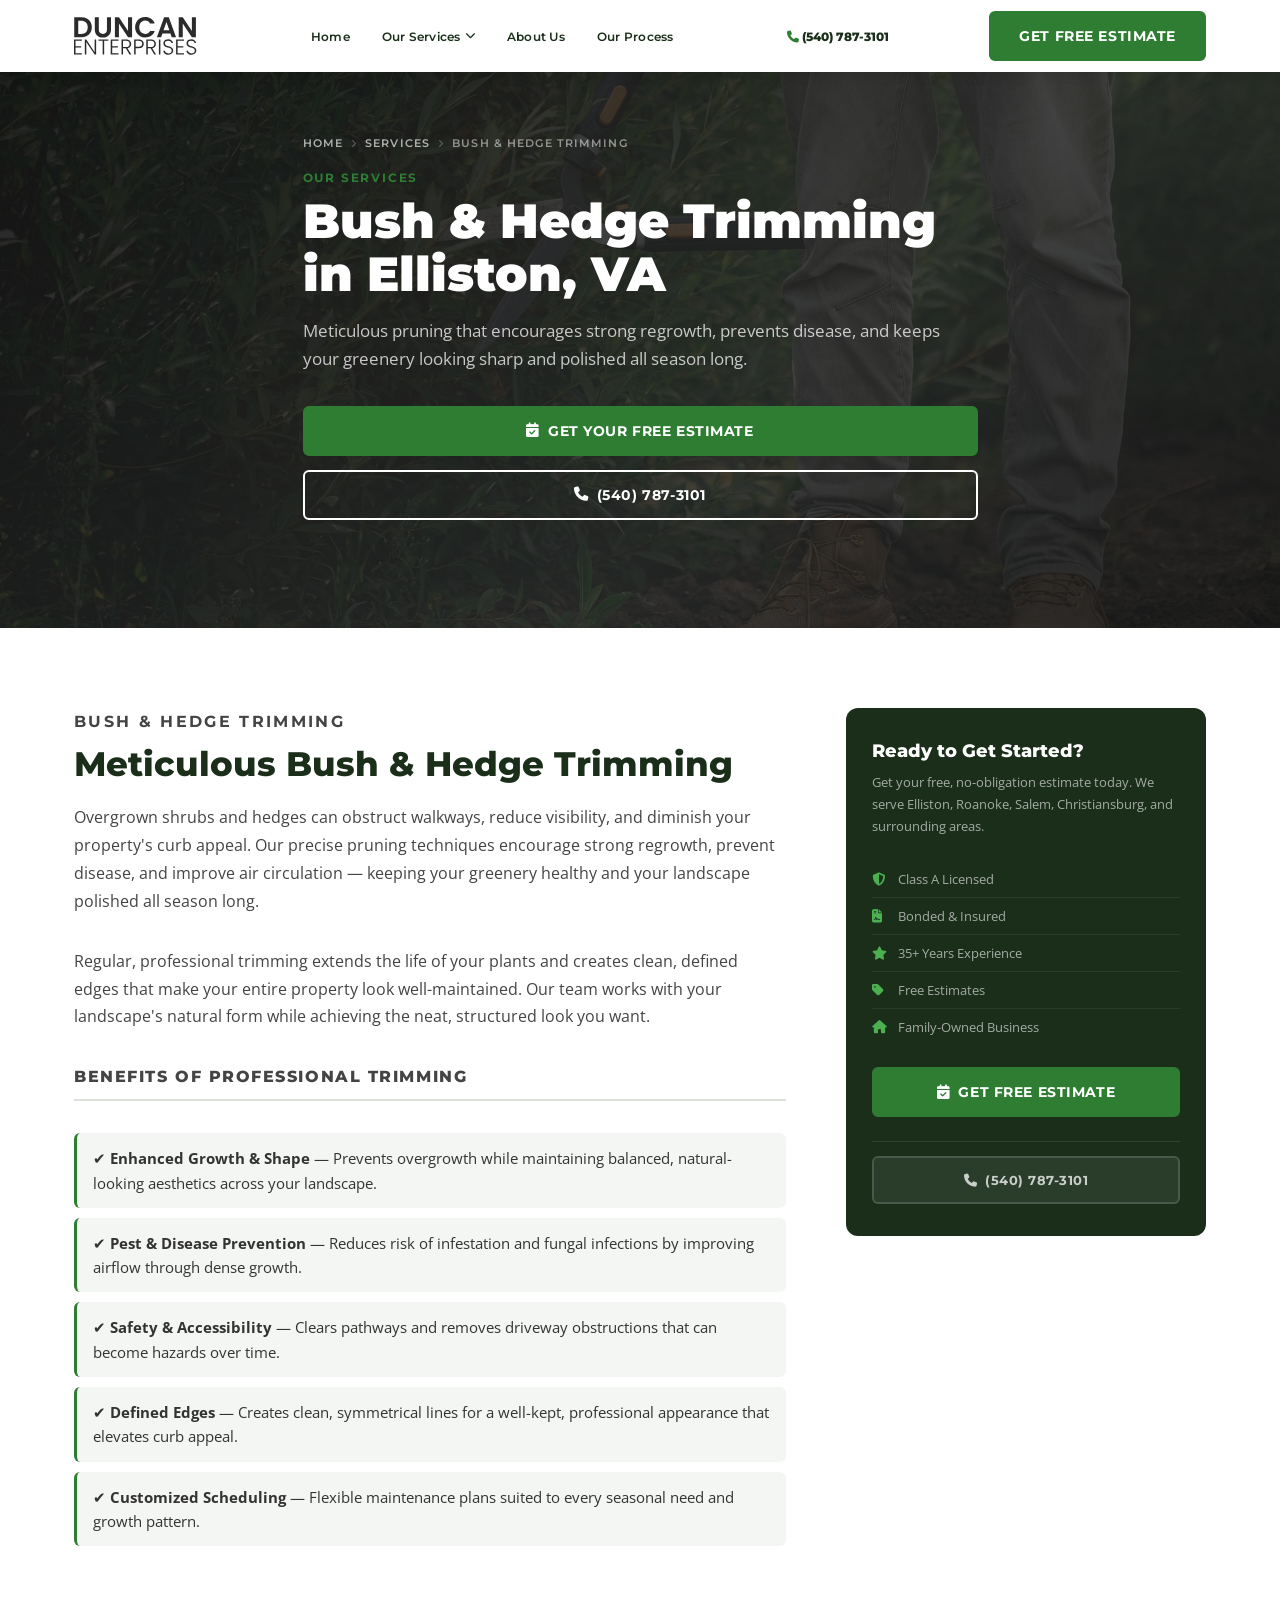
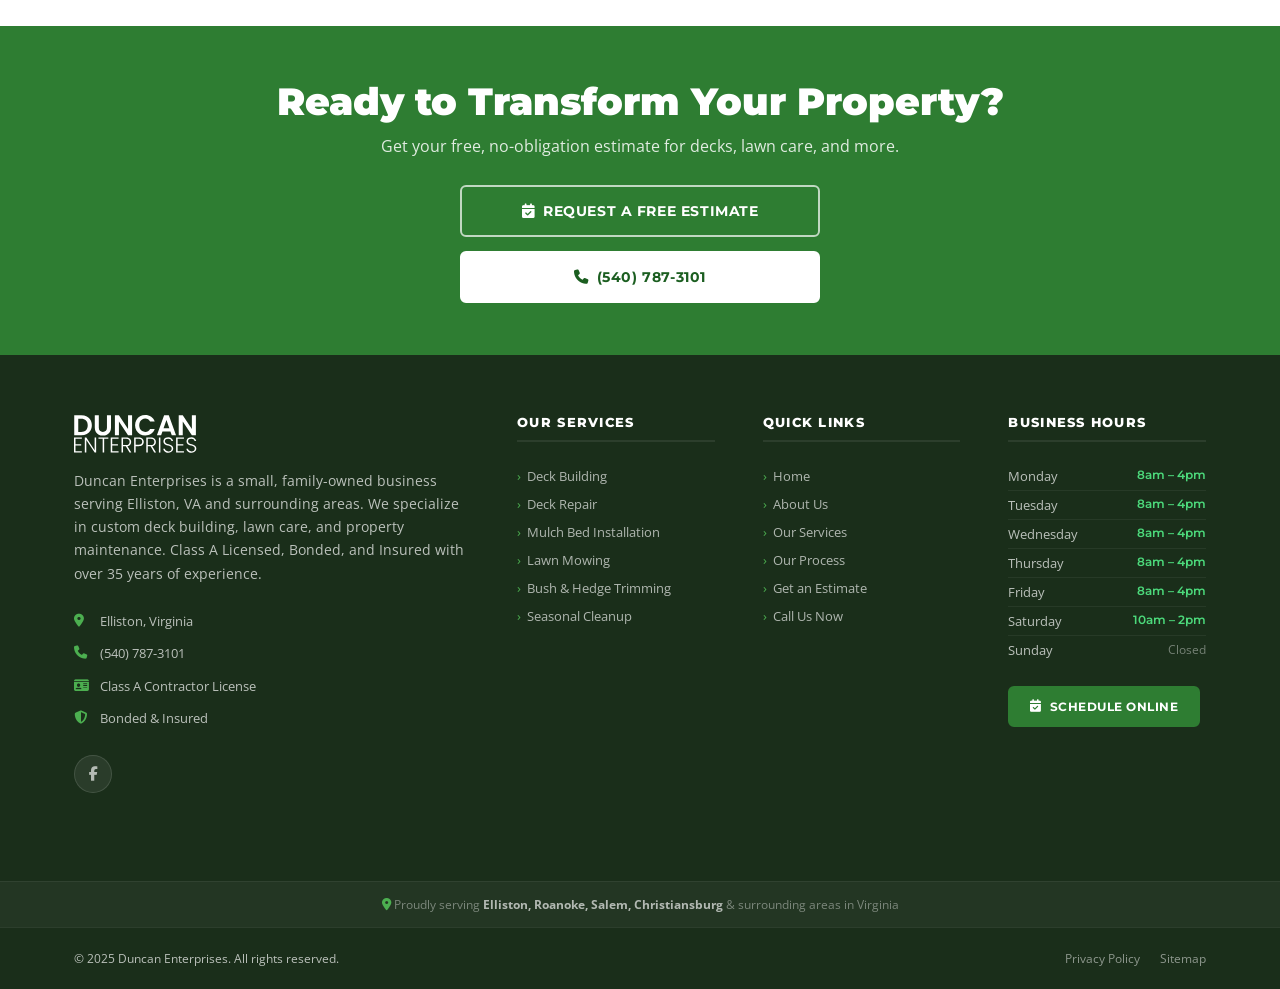
==== bush-hedge-trimming.html @ f76cc897 "subPages" ====
<!DOCTYPE html>
<html lang="en">
<head>
  <meta charset="UTF-8" />
  <meta name="viewport" content="width=device-width, initial-scale=1.0" />
  <title>Bush &amp; Hedge Trimming | Duncan Enterprises | Elliston, VA</title>
  <meta name="description" content="Precision bush and hedge trimming in Elliston, VA. Enhance plant health, improve curb appeal, and keep your property safe and polished. Free estimates." />

  <link rel="preconnect" href="https://fonts.googleapis.com" />
  <link rel="preconnect" href="https://fonts.gstatic.com" crossorigin />
  <link href="https://fonts.googleapis.com/css2?family=Montserrat:wght@400;500;600;700;800;900&family=Open+Sans:wght@400;500;600&display=swap" rel="stylesheet" />
  <link rel="stylesheet" href="https://cdnjs.cloudflare.com/ajax/libs/font-awesome/6.5.0/css/all.min.css" />
  <link rel="stylesheet" href="styles.css" />
</head>
<body>

<!-- ══════════════════════════════════════════════════
     NAVIGATION
══════════════════════════════════════════════════ -->
<nav class="navbar" role="navigation" aria-label="Main navigation">
  <div class="nav-inner">
    <a href="index.html" aria-label="Duncan Enterprises Home">
      <img src="Mason Assets/logo.svg" alt="Duncan Enterprises Logo" class="nav-logo" />
    </a>
    <ul class="nav-links" role="list">
      <li><a href="index.html">Home</a></li>
      <li>
        <a href="index.html#services">Our Services <i class="fa-solid fa-chevron-down"></i></a>
        <ul class="dropdown" role="list">
          <li><a href="deck-building.html"><i class="fa-solid fa-hammer"></i>Deck Building</a></li>
          <li><a href="deck-repair.html"><i class="fa-solid fa-screwdriver-wrench"></i>Deck Repair</a></li>
          <li><a href="mulch-bed-installation.html"><i class="fa-solid fa-leaf"></i>Mulch Bed Installation</a></li>
          <li><a href="precision-mowing.html"><i class="fa-solid fa-tractor"></i>Precision Mowing</a></li>
          <li><a href="bush-hedge-trimming.html"><i class="fa-solid fa-scissors"></i>Bush &amp; Hedge Trimming</a></li>
          <li><a href="spring-fall-cleanup.html"><i class="fa-solid fa-broom"></i>Spring &amp; Fall Cleanup</a></li>
        </ul>
      </li>
      <li><a href="index.html#about">About Us</a></li>
      <li><a href="index.html#process">Our Process</a></li>
    </ul>
    <span class="nav-phone"><i class="fa-solid fa-phone"></i> (540) 787-3101</span>
    <div class="nav-cta">
      <a href="index.html#contact" class="btn btn-green">Get Free Estimate</a>
    </div>
    <button class="hamburger" id="hamburgerBtn" aria-label="Open menu" aria-expanded="false">
      <span></span><span></span><span></span>
    </button>
  </div>
</nav>

<!-- Mobile Menu -->
<div class="mobile-menu" id="mobileMenu" role="dialog" aria-modal="true" aria-label="Mobile navigation">
  <div class="mobile-menu-header">
    <span style="font-family:'Montserrat',sans-serif;font-weight:900;color:#fff;font-size:1.1rem;">Duncan Enterprises</span>
    <button class="mobile-close" id="mobileClose" aria-label="Close menu"><i class="fa-solid fa-xmark"></i></button>
  </div>
  <ul class="mobile-links">
    <li><a href="index.html">Home</a></li>
    <li>
      <a href="index.html#services">Our Services</a>
      <ul class="mobile-sub">
        <li><a href="deck-building.html"><i class="fa-solid fa-hammer"></i>Deck Building</a></li>
        <li><a href="deck-repair.html"><i class="fa-solid fa-screwdriver-wrench"></i>Deck Repair</a></li>
        <li><a href="mulch-bed-installation.html"><i class="fa-solid fa-leaf"></i>Mulch Bed Installation</a></li>
        <li><a href="precision-mowing.html"><i class="fa-solid fa-tractor"></i>Precision Mowing</a></li>
        <li><a href="bush-hedge-trimming.html"><i class="fa-solid fa-scissors"></i>Bush &amp; Hedge Trimming</a></li>
        <li><a href="spring-fall-cleanup.html"><i class="fa-solid fa-broom"></i>Spring &amp; Fall Cleanup</a></li>
      </ul>
    </li>
    <li><a href="index.html#about">About Us</a></li>
    <li><a href="index.html#process">Our Process</a></li>
  </ul>
  <div class="mobile-cta">
    <a href="tel:+15407873101" class="btn btn-outline" style="justify-content:center;"><i class="fa-solid fa-phone"></i>(540) 787-3101</a>
    <a href="index.html#contact" class="btn btn-green" style="justify-content:center;">Get Free Estimate</a>
  </div>
</div>

<!-- ══════════════════════════════════════════════════
     SERVICE HERO
══════════════════════════════════════════════════ -->
<section class="service-page-hero" style="background-image: url('Mason Assets/trimming.webp');" aria-labelledby="service-hero-heading">
  <div class="container">
    <nav class="breadcrumb" aria-label="Breadcrumb">
      <a href="index.html">Home</a>
      <i class="fa-solid fa-chevron-right"></i>
      <a href="index.html#services">Services</a>
      <i class="fa-solid fa-chevron-right"></i>
      <span>Bush &amp; Hedge Trimming</span>
    </nav>
    <p class="section-label">Our Services</p>
    <h1 id="service-hero-heading">Bush &amp; Hedge Trimming<br>in Elliston, VA</h1>
    <p class="hero-sub">Meticulous pruning that encourages strong regrowth, prevents disease, and keeps your greenery looking sharp and polished all season long.</p>
    <div class="hero-btns">
      <a href="index.html#contact" class="btn btn-green"><i class="fa-solid fa-calendar-check"></i>Get Your Free Estimate</a>
      <a href="tel:+15407873101" class="btn btn-outline"><i class="fa-solid fa-phone"></i>(540) 787-3101</a>
    </div>
  </div>
</section>

<!-- ══════════════════════════════════════════════════
     SERVICE DETAIL
══════════════════════════════════════════════════ -->
<section class="service-detail">
  <div class="container">

    <div class="service-detail-content">
      <p class="section-label">Bush &amp; Hedge Trimming</p>
      <h2>Meticulous Bush &amp; Hedge Trimming</h2>
      <p>Overgrown shrubs and hedges can obstruct walkways, reduce visibility, and diminish your property's curb appeal. Our precise pruning techniques encourage strong regrowth, prevent disease, and improve air circulation — keeping your greenery healthy and your landscape polished all season long.</p>
      <p>Regular, professional trimming extends the life of your plants and creates clean, defined edges that make your entire property look well-maintained. Our team works with your landscape's natural form while achieving the neat, structured look you want.</p>

      <p class="service-features-title">Benefits of Professional Trimming</p>
      <ul class="service-features-list">
        <li>✔ <strong>Enhanced Growth &amp; Shape</strong> — Prevents overgrowth while maintaining balanced, natural-looking aesthetics across your landscape.</li>
        <li>✔ <strong>Pest &amp; Disease Prevention</strong> — Reduces risk of infestation and fungal infections by improving airflow through dense growth.</li>
        <li>✔ <strong>Safety &amp; Accessibility</strong> — Clears pathways and removes driveway obstructions that can become hazards over time.</li>
        <li>✔ <strong>Defined Edges</strong> — Creates clean, symmetrical lines for a well-kept, professional appearance that elevates curb appeal.</li>
        <li>✔ <strong>Customized Scheduling</strong> — Flexible maintenance plans suited to every seasonal need and growth pattern.</li>
      </ul>
    </div>

    <aside class="service-sidebar-card">
      <h3>Ready to Get Started?</h3>
      <p>Get your free, no-obligation estimate today. We serve Elliston, Roanoke, Salem, Christiansburg, and surrounding areas.</p>
      <ul class="service-sidebar-list">
        <li><i class="fa-solid fa-shield-halved"></i>Class A Licensed</li>
        <li><i class="fa-solid fa-file-contract"></i>Bonded &amp; Insured</li>
        <li><i class="fa-solid fa-star"></i>35+ Years Experience</li>
        <li><i class="fa-solid fa-tag"></i>Free Estimates</li>
        <li><i class="fa-solid fa-house"></i>Family-Owned Business</li>
      </ul>
      <a href="index.html#contact" class="btn btn-green" style="width:100%;justify-content:center;margin-bottom:10px;"><i class="fa-solid fa-calendar-check"></i>Get Free Estimate</a>
      <hr class="service-sidebar-divider" />
      <a href="tel:+15407873101" class="btn" style="width:100%;justify-content:center;background:rgba(255,255,255,0.07);color:rgba(255,255,255,0.75);border-color:rgba(255,255,255,0.15);font-size:0.82rem;"><i class="fa-solid fa-phone"></i>(540) 787-3101</a>
    </aside>

  </div>
</section>


<!-- ══════════════════════════════════════════════════
     FOOTER
══════════════════════════════════════════════════ -->
<footer>

  <div class="footer-cta">
    <div class="container">
      <h2>Ready to Transform Your Property?</h2>
      <p>Get your free, no-obligation estimate for decks, lawn care, and more.</p>
      <div style="display:flex;flex-direction:column;gap:14px;align-items:center;">
        <a href="index.html#contact" class="btn btn-outline" style="font-size:0.9rem;padding:15px 32px;width:360px;justify-content:center;">
          <i class="fa-solid fa-calendar-check"></i>Request a Free Estimate
        </a>
        <a href="tel:+15407873101" class="btn" style="background:#fff;color:var(--green-dark);border-color:#fff;font-size:0.9rem;padding:15px 32px;width:360px;justify-content:center;font-family:'Montserrat',sans-serif;font-weight:700;letter-spacing:0.04em;">
          <i class="fa-solid fa-phone"></i>(540) 787-3101
        </a>
      </div>
    </div>
  </div>

  <div class="footer-main">
    <div class="container">
      <div class="footer-grid">

        <div>
          <img src="Mason Assets/logo.svg" alt="Duncan Enterprises Logo" class="footer-logo" />
          <p class="footer-about">Duncan Enterprises is a small, family-owned business serving Elliston, VA and surrounding areas. We specialize in custom deck building, lawn care, and property maintenance. Class A Licensed, Bonded, and Insured with over 35 years of experience.</p>
          <ul class="footer-contact-list">
            <li><i class="fa-solid fa-location-dot"></i><span>Elliston, Virginia</span></li>
            <li><i class="fa-solid fa-phone"></i><a href="tel:+15407873101">(540) 787-3101</a></li>
            <li><i class="fa-solid fa-id-card"></i><span>Class A Contractor License</span></li>
            <li><i class="fa-solid fa-shield-halved"></i><span>Bonded &amp; Insured</span></li>
          </ul>
          <div class="footer-social" aria-label="Social media links">
            <a href="#" class="social-btn" aria-label="Facebook"><i class="fa-brands fa-facebook-f"></i></a>
          </div>
        </div>

        <div class="footer-col">
          <h5>Our Services</h5>
          <ul class="footer-links">
            <li><a href="deck-building.html">Deck Building</a></li>
            <li><a href="deck-repair.html">Deck Repair</a></li>
            <li><a href="mulch-bed-installation.html">Mulch Bed Installation</a></li>
            <li><a href="precision-mowing.html">Lawn Mowing</a></li>
            <li><a href="bush-hedge-trimming.html">Bush &amp; Hedge Trimming</a></li>
            <li><a href="spring-fall-cleanup.html">Seasonal Cleanup</a></li>
          </ul>
        </div>

        <div class="footer-col">
          <h5>Quick Links</h5>
          <ul class="footer-links">
            <li><a href="index.html">Home</a></li>
            <li><a href="index.html#about">About Us</a></li>
            <li><a href="index.html#services">Our Services</a></li>
            <li><a href="index.html#process">Our Process</a></li>
            <li><a href="index.html#contact">Get an Estimate</a></li>
            <li><a href="tel:+15407873101">Call Us Now</a></li>
          </ul>
        </div>

        <div class="footer-col">
          <h5>Business Hours</h5>
          <div class="footer-hours">
            <div class="day-row"><span>Monday</span><span class="open">8am – 4pm</span></div>
            <div class="day-row"><span>Tuesday</span><span class="open">8am – 4pm</span></div>
            <div class="day-row"><span>Wednesday</span><span class="open">8am – 4pm</span></div>
            <div class="day-row"><span>Thursday</span><span class="open">8am – 4pm</span></div>
            <div class="day-row"><span>Friday</span><span class="open">8am – 4pm</span></div>
            <div class="day-row"><span>Saturday</span><span class="open">10am – 2pm</span></div>
            <div class="day-row"><span>Sunday</span><span class="closed">Closed</span></div>
          </div>
          <br/>
          <a href="index.html#contact" class="btn btn-green" style="font-size:0.78rem;padding:11px 20px;">
            <i class="fa-solid fa-calendar-check"></i>Schedule Online
          </a>
        </div>

      </div>
    </div>
  </div>

  <div class="footer-service-area">
    <i class="fa-solid fa-location-dot"></i>
    Proudly serving <strong style="color:rgba(255,255,255,0.65);">Elliston, Roanoke, Salem, Christiansburg</strong> &amp; surrounding areas in Virginia
  </div>

  <div class="footer-bottom">
    <div class="container">
      <span>&copy; 2025 Duncan Enterprises. All rights reserved.</span>
      <div class="footer-bottom-links">
        <a href="#">Privacy Policy</a>
        <a href="#">Sitemap</a>
      </div>
    </div>
  </div>

</footer>


<script>
  document.addEventListener('DOMContentLoaded', () => {
    const hamburger = document.getElementById('hamburgerBtn');
    const mobileMenu = document.getElementById('mobileMenu');
    const mobileClose = document.getElementById('mobileClose');

    hamburger.addEventListener('click', () => {
      mobileMenu.classList.add('open');
      hamburger.setAttribute('aria-expanded', 'true');
      document.body.style.overflow = 'hidden';
    });

    function closeMobileMenu() {
      mobileMenu.classList.remove('open');
      hamburger.setAttribute('aria-expanded', 'false');
      document.body.style.overflow = '';
    }

    mobileClose.addEventListener('click', closeMobileMenu);
    mobileMenu.querySelectorAll('a').forEach(link => link.addEventListener('click', closeMobileMenu));
    document.addEventListener('keydown', e => { if (e.key === 'Escape') closeMobileMenu(); });

    const navbar = document.querySelector('.navbar');
    window.addEventListener('scroll', () => {
      navbar.style.boxShadow = window.scrollY > 10
        ? '0 4px 20px rgba(0,0,0,0.15)'
        : '0 2px 12px rgba(0,0,0,0.10)';
    });
  });
</script>

</body>
</html>
---- styles.css ----
/* ═══════════════════════════════════════════════════════════════
   styles.css — Shared base styles for all pages
   (reset, CSS variables, navigation, footer, utilities, animations)
   ═══════════════════════════════════════════════════════════════ */

/* ─── CSS Variables ─────────────────────────────────────────── */
:root {
  --green:      #2e7d32;
  --green-dark: #1b5e20;
  --green-light:#4caf50;
  --navy:       #1a2e1a;
  --navy-mid:   #243524;
  --gold:       #f9a825;
  --gray-bg:    #f4f6f3;
  --gray-mid:   #dde3da;
  --gray-text:  #666;
  --white:      #ffffff;
  --radius:     6px;
  --shadow:     0 4px 24px rgba(0,0,0,0.10);
  --transition: all 0.25s ease;
}

/* ─── Reset & Base ────────────────────────────────────────────── */
*, *::before, *::after { box-sizing: border-box; margin: 0; padding: 0; }
html { scroll-behavior: smooth; }
body {
  font-family: 'Open Sans', sans-serif;
  color: #1a1a1a;
  background: #fff;
  overflow-x: hidden;
}
img { max-width: 100%; display: block; }
a { text-decoration: none; color: inherit; }

/* ─── Utilities ──────────────────────────────────────────────── */
.container        { max-width: 1180px; margin: 0 auto; padding: 0 24px; }
.container--wide  { max-width: 1180px; margin: 0 auto; padding: 0 24px; }
.container--narrow{ max-width: 960px;  margin: 0 auto; padding: 0 24px; }

.btn {
  display: inline-flex; align-items: center; gap: 8px;
  padding: 14px 28px; border-radius: var(--radius);
  font-family: 'Montserrat', sans-serif; font-weight: 700;
  font-size: 0.9rem; letter-spacing: 0.04em; text-transform: uppercase;
  cursor: pointer; transition: var(--transition); border: 2px solid transparent; white-space: nowrap;
}
.btn-green { background: var(--green); color: #fff; border-color: var(--green); }
.btn-green:hover { background: var(--green-dark); border-color: var(--green-dark); transform: translateY(-2px); box-shadow: 0 6px 20px rgba(46,125,50,0.35); }
.btn-outline { background: transparent; color: #fff; border-color: #fff; }
.btn-outline:hover { background: #fff; color: var(--navy); transform: translateY(-2px); }
.btn-navy { background: var(--navy); color: #fff; border-color: var(--navy); }
.btn-navy:hover { background: var(--navy-mid); transform: translateY(-2px); box-shadow: var(--shadow); }
.btn-outline-navy { background: transparent; color: var(--navy); border-color: var(--navy); }
.btn-outline-navy:hover { background: var(--navy); color: #fff; }

.section-label {
  font-family: 'Montserrat', sans-serif; font-weight: 700;
  font-size: 0.75rem; letter-spacing: 0.15em; text-transform: uppercase;
  color: var(--green); margin-bottom: 10px;
}
.section-title {
  font-family: 'Montserrat', sans-serif; font-weight: 800;
  font-size: clamp(1.6rem, 3vw, 2.4rem); line-height: 1.2; color: var(--navy);
  margin-bottom: 18px;
}
.section-title span { color: var(--green); }
.section-sub { color: var(--gray-text); font-size: 1rem; line-height: 1.7; max-width: 560px; }

/* ─── Navigation ───────────────────────────────────────────────── */
.navbar {
  background: #fff;
  position: sticky; top: 0; z-index: 1000;
  box-shadow: 0 2px 12px rgba(0,0,0,0.10);
}
.nav-inner {
  display: flex; align-items: center; justify-content: space-between;
  padding: 0 24px; max-width: 1180px; margin: 0 auto; height: 72px;
}
.nav-logo {
  display: flex; align-items: center; gap: 10px;
  font-family: 'Montserrat', sans-serif; font-weight: 900;
  font-size: 1.1rem; color: var(--navy); line-height: 1;
}
.nav-logo .logo-icon {
  width: 34px; height: 34px; background: var(--green);
  border-radius: 4px; display: flex; align-items: center; justify-content: center;
  color: #fff; font-size: 1rem;
}
.nav-logo span.sub {
  display: block; font-size: 0.55rem; font-weight: 600;
  color: var(--gray-text); letter-spacing: 0.1em; text-transform: uppercase;
}

.nav-links { display: flex; align-items: center; gap: 4px; list-style: none; }
.nav-links > li { position: relative; }
.nav-links > li > a {
  display: flex; align-items: center; gap: 4px;
  padding: 10px 14px; border-radius: var(--radius);
  font-family: 'Montserrat', sans-serif; font-weight: 600;
  font-size: 12px; color: var(--navy);
  transition: var(--transition); letter-spacing: 0.02em;
}
.nav-links > li > a:hover { color: var(--green); background: #f0f6f0; }
.nav-links > li > a i { font-size: 0.65rem; transition: transform 0.2s; }
.nav-links > li:hover > a i { transform: rotate(180deg); }

.dropdown {
  position: absolute; top: 100%; left: 50%; transform: translateX(-50%);
  background: #fff; border-radius: var(--radius);
  box-shadow: 0 8px 32px rgba(0,0,0,0.14);
  min-width: 220px; opacity: 0; visibility: hidden;
  transition: all 0.2s ease; pointer-events: none;
  border-top: 3px solid var(--green);
}
.nav-links > li:hover .dropdown { opacity: 1; visibility: visible; pointer-events: all; transform: translateX(-50%) translateY(0); }
.dropdown a {
  display: flex; align-items: center; gap: 10px;
  padding: 12px 18px; font-family: 'Montserrat', sans-serif;
  font-size: 0.82rem; font-weight: 600; color: var(--navy);
  transition: var(--transition);
}
.dropdown a:hover { background: #f0f6f0; color: var(--green); padding-left: 24px; }
.dropdown a i { color: var(--green); width: 16px; text-align: center; }
.dropdown li:not(:last-child) a { border-bottom: 1px solid var(--gray-mid); }

.nav-cta { display: flex; align-items: center; gap: 10px; }
.nav-phone { font-family: 'Montserrat', sans-serif; font-weight: 800; font-size: 0.75rem; color: var(--navy); }
.nav-phone i { color: var(--green); }

.hamburger {
  display: none; flex-direction: column; gap: 5px;
  background: none; border: none; cursor: pointer; padding: 4px;
}
.hamburger span { width: 26px; height: 2.5px; background: var(--navy); border-radius: 2px; transition: var(--transition); }

/* ─── Mobile Menu ──────────────────────────────────────────────── */
.mobile-menu {
  display: none; position: fixed; inset: 0; z-index: 2000;
  background: var(--navy); overflow-y: auto; padding: 24px;
}
.mobile-menu.open { display: block; }
.mobile-menu-header { display: flex; justify-content: space-between; align-items: center; margin-bottom: 32px; }
.mobile-close { background: none; border: none; color: #fff; font-size: 1.5rem; cursor: pointer; }
.mobile-links { list-style: none; }
.mobile-links > li { border-bottom: 1px solid rgba(255,255,255,0.08); }
.mobile-links > li > a {
  display: flex; align-items: center; justify-content: space-between;
  padding: 16px 0; color: #fff; font-family: 'Montserrat', sans-serif;
  font-weight: 700; font-size: 1rem;
}
.mobile-sub { padding-left: 16px; }
.mobile-sub a {
  display: flex; align-items: center; gap: 10px;
  padding: 12px 0; color: rgba(255,255,255,0.65);
  font-family: 'Montserrat', sans-serif; font-weight: 600; font-size: 0.9rem;
}
.mobile-sub a i { color: var(--green-light); width: 16px; }
.mobile-cta { margin-top: 28px; display: flex; flex-direction: column; gap: 12px; }

/* ─── Hero Section ─────────────────────────────────────────────── */
.hero {
  position: relative;
  min-height: 88vh;
  display: flex; align-items: center;
  overflow: hidden;
  background:
    linear-gradient(135deg, rgba(26,46,26,0.88) 0%, rgba(45,74,45,0.80) 60%, rgba(30,58,30,0.88) 100%),
    url("Mason Assets/photo-1716904519810-349244919824.avif") center/cover no-repeat;
}
.hero-bg-pattern {
  position: absolute; inset: 0;
  background-image:
    repeating-linear-gradient(45deg, rgba(255,255,255,0.015) 0px, rgba(255,255,255,0.015) 1px, transparent 1px, transparent 40px),
    repeating-linear-gradient(-45deg, rgba(255,255,255,0.015) 0px, rgba(255,255,255,0.015) 1px, transparent 1px, transparent 40px);
}
.hero-accent {
  position: absolute; right: 0; top: 0; bottom: 0; width: 52%;
  background:
    linear-gradient(135deg, transparent 40%, rgba(46,125,50,0.12) 100%),
    url("data:image/svg+xml,%3Csvg width='80' height='60' viewBox='0 0 80 60' xmlns='http://www.w3.org/2000/svg'%3E%3Cellipse cx='40' cy='30' rx='35' ry='24' fill='none' stroke='rgba(76,175,80,0.05)' stroke-width='1'/%3E%3C/svg%3E") repeat;
  pointer-events: none;
}
.hero-content {
  position: relative; z-index: 2;
  max-width: 1180px; margin: 0 auto; padding: 80px 24px;
  display: grid; grid-template-columns: 1fr 420px; gap: 60px; align-items: center;
}
.hero-badge {
  display: inline-flex; align-items: center; gap: 8px;
  margin-bottom: 20px;
  font-family: 'Montserrat', sans-serif; font-size: 0.72rem;
  font-weight: 600; color: rgba(255,255,255,0.8); letter-spacing: 0.1em; text-transform: uppercase;
}
.hero-badge i { color: var(--green-light); }
.hero h1 {
  font-family: 'Montserrat', sans-serif; font-weight: 900;
  font-size: clamp(2.2rem, 5vw, 3.8rem); line-height: 1.08;
  color: #fff; margin-bottom: 20px;
}
.hero h1 span { color: var(--green-light); display: block; }
.hero-sub {
  font-size: 1.1rem; color: rgba(255,255,255,0.75);
  line-height: 1.7; margin-bottom: 36px; max-width: 480px;
}
.hero-btns { display: flex; flex-direction: column; gap: 14px; margin-bottom: 44px; }
.hero-stats {
  display: flex; gap: 32px; padding-top: 32px;
  border-top: 1px solid rgba(255,255,255,0.12);
}
.hero-stat-num {
  font-family: 'Montserrat', sans-serif; font-weight: 900;
  font-size: 2rem; color: #fff; line-height: 1;
}
.hero-stat-num span { color: var(--green-light); }
.hero-stat-label { font-size: 0.78rem; color: rgba(255,255,255,0.55); margin-top: 4px; }

/* Hero Card */
.hero-card {
  background: rgba(255,255,255,0.04);
  border: 1px solid rgba(255,255,255,0.1);
  backdrop-filter: blur(12px);
  border-radius: 12px; padding: 36px 32px;
  transition: box-shadow 0.3s ease, border-color 0.3s ease;
}
.hero-card h3 {
  font-family: 'Montserrat', sans-serif; font-weight: 800;
  color: #fff; font-size: 1.15rem; margin-bottom: 6px;
}
.hero-card p { color: rgba(255,255,255,0.6); font-size: 0.85rem; margin-bottom: 24px; }
.form-group { margin-bottom: 14px; }
.form-group label {
  display: block; font-size: 0.75rem; font-weight: 600;
  color: rgba(255,255,255,0.5); margin-bottom: 6px; letter-spacing: 0.05em; text-transform: uppercase;
}
.form-group input, .form-group select, .form-group textarea {
  width: 100%; padding: 12px 16px; border-radius: var(--radius);
  border: 1px solid rgba(255,255,255,0.15); background: rgba(255,255,255,0.07);
  color: #fff; font-size: 0.9rem; font-family: 'Open Sans', sans-serif;
  transition: var(--transition); outline: none;
}
.form-group textarea { resize: vertical; min-height: 80px; }
.form-group input::placeholder, .form-group textarea::placeholder { color: rgba(255,255,255,0.35); }
.form-group select option { background: var(--navy); }
.form-group input:focus, .form-group select:focus, .form-group textarea:focus {
  border-color: var(--green-light); background: rgba(255,255,255,0.1);
}
.form-row { display: grid; grid-template-columns: 1fr 1fr; gap: 12px; }
.hero-card .btn { width: 100%; justify-content: center; font-size: 0.85rem; padding: 14px; }
.form-note { font-size: 0.72rem; color: rgba(255,255,255,0.4); text-align: center; margin-top: 10px; }
.form-note i { color: var(--green-light); }

/* ─── Trust Bar ──────────────────────────────────────────────── */
.trust-bar {
  background: var(--gray-bg);
  border-bottom: 1px solid var(--gray-mid);
  padding: 18px 0;
}
.trust-bar .container {
  display: flex; align-items: center; justify-content: center;
  gap: 40px; flex-wrap: wrap;
}
.trust-item {
  display: flex; align-items: center; gap: 10px;
  font-family: 'Montserrat', sans-serif; font-weight: 700;
  font-size: 0.78rem; color: var(--navy);
}
.trust-item i { color: var(--green); font-size: 1.1rem; }
.trust-divider { width: 1px; height: 30px; background: var(--gray-mid); }

/* ─── Services Section ────────────────────────────────────────── */
.services { padding: 90px 0; background: #fff; }
.services .container { display: grid; grid-template-columns: 1fr 1fr; gap: 60px; align-items: center; }
.services-grid { display: grid; grid-template-columns: 1fr 1fr; gap: 20px; }
.service-card {
  background: var(--gray-bg); border-radius: 10px; padding: 28px 24px;
  border: 1px solid transparent; transition: var(--transition);
  position: relative; overflow: hidden;
}
.service-card::before {
  content: ''; position: absolute; bottom: 0; left: 0; right: 0; height: 3px;
  background: var(--green); transform: scaleX(0); transform-origin: left;
  transition: transform 0.3s ease;
}
.service-card:hover { border-color: rgba(46,125,50,0.2); transform: translateY(-4px); box-shadow: var(--shadow); }
.service-card:hover::before { transform: scaleX(1); }
.service-icon {
  width: 52px; height: 52px; background: rgba(46,125,50,0.08);
  border-radius: 8px; display: flex; align-items: center; justify-content: center;
  color: var(--green); font-size: 1.4rem; margin-bottom: 16px;
  transition: var(--transition);
}
.service-card:hover .service-icon { background: var(--green); color: #fff; }
.service-card h4 {
  font-family: 'Montserrat', sans-serif; font-weight: 800;
  font-size: 0.95rem; color: var(--navy); margin-bottom: 8px;
}
.service-card p { font-size: 0.82rem; color: var(--gray-text); line-height: 1.6; }
.service-card .learn-more {
  display: inline-flex; align-items: center; gap: 6px; margin-top: 12px;
  font-family: 'Montserrat', sans-serif; font-weight: 700; font-size: 0.75rem;
  color: var(--green); letter-spacing: 0.05em; text-transform: uppercase;
  transition: gap 0.2s;
}
.service-card:hover .learn-more { gap: 10px; }

/* ─── Why Us Section ─────────────────────────────────────────── */
.why-us { padding: 90px 0; background: var(--gray-bg); }
.why-us .section-header { text-align: center; margin-bottom: 52px; }
.why-us .section-header .section-sub { margin: 0 auto; }
.why-grid { display: grid; grid-template-columns: repeat(4, 1fr); gap: 24px; }
.why-card {
  background: #fff; border-radius: 10px; padding: 32px 24px;
  text-align: center; box-shadow: 0 2px 12px rgba(0,0,0,0.06);
  transition: var(--transition);
}
.why-card:hover { transform: translateY(-6px); box-shadow: var(--shadow); }
.why-icon {
  width: 64px; height: 64px; margin: 0 auto 20px;
  background: linear-gradient(135deg, rgba(46,125,50,0.1), rgba(46,125,50,0.05));
  border-radius: 50%; display: flex; align-items: center; justify-content: center;
  color: var(--green); font-size: 1.6rem;
}
.why-card h4 {
  font-family: 'Montserrat', sans-serif; font-weight: 800;
  font-size: 1rem; color: var(--navy); margin-bottom: 10px;
}
.why-card p { font-size: 0.85rem; color: var(--gray-text); line-height: 1.65; }

/* ─── Process Section ────────────────────────────────────────── */
.process { padding: 90px 0; background: #fff; }
.process .section-header { text-align: center; margin-bottom: 56px; }
.process-steps { display: grid; grid-template-columns: repeat(4, 1fr); gap: 0; position: relative; }
.process-steps::before {
  content: ''; position: absolute;
  top: 36px; left: calc(12.5% + 18px); right: calc(12.5% + 18px);
  height: 2px; background: var(--gray-mid); z-index: 0;
}
.step { text-align: center; position: relative; padding: 0 16px; }
.step-num {
  width: 72px; height: 72px; border-radius: 50%;
  background: #fff; display: flex; align-items: center;
  justify-content: center; margin: 0 auto 20px; position: relative; z-index: 1;
  font-family: 'Montserrat', sans-serif; font-weight: 900; font-size: 1.3rem;
  border: 4px solid #fff; box-shadow: 0 0 0 2px var(--navy);
  overflow: hidden; transition: box-shadow 0.25s ease;
}
.step-num::before {
  content: ''; position: absolute; inset: 0;
  background: var(--navy);
  transform: scaleX(0); transform-origin: left center;
  transition: transform 3.5s cubic-bezier(0.22, 1, 0.36, 1), background 0.4s ease;
  z-index: 0;
}
.step-num span {
  position: relative; z-index: 1;
  color: var(--navy);
  transition: color 0.2s ease 2.1s;
}
.step-num.step-filled::before { transform: scaleX(1); }
.step-num.step-filled span    { color: #fff; }
.step:hover .step-num         { box-shadow: 0 0 0 2px var(--green); }
.step:hover .step-num::before { background: var(--green); }
.step h4 {
  font-family: 'Montserrat', sans-serif; font-weight: 800;
  font-size: 0.95rem; color: var(--navy); margin-bottom: 10px;
}
.step p { font-size: 0.82rem; color: var(--gray-text); line-height: 1.6; }

/* ─── Footer ────────────────────────────────────────────────────── */
footer { background: var(--navy); color: rgba(255,255,255,0.7); }

.footer-cta { background: var(--green); padding: 52px 0; text-align: center; }
.footer-cta h2 {
  font-family: 'Montserrat', sans-serif; font-weight: 900;
  font-size: clamp(1.6rem, 3vw, 2.4rem); color: #fff; margin-bottom: 10px;
}
.footer-cta p { color: rgba(255,255,255,0.85); margin-bottom: 28px; font-size: 1rem; }
.footer-cta .btn-outline { border-color: rgba(255,255,255,0.7); }

.footer-main { padding: 60px 0 40px; }
.footer-grid { display: grid; grid-template-columns: 2fr 1fr 1fr 1fr; gap: 48px; margin-bottom: 48px; }

.footer-logo {
  display: flex; align-items: center; gap: 12px;
  font-family: 'Montserrat', sans-serif; font-weight: 900;
  font-size: 1.2rem; color: #fff; margin-bottom: 16px;
  filter: brightness(0) invert(1);
}
.footer-logo .logo-icon {
  width: 38px; height: 38px; background: var(--green);
  border-radius: 4px; display: flex; align-items: center; justify-content: center; color: #fff;
}
.footer-about { font-size: 0.85rem; line-height: 1.7; margin-bottom: 20px; }

.footer-contact-list { list-style: none; font-size: 0.83rem; }
.footer-contact-list li { display: flex; gap: 10px; padding: 7px 0; line-height: 1.4; }
.footer-contact-list i { color: var(--green-light); width: 16px; margin-top: 2px; flex-shrink: 0; }
.footer-contact-list a { color: inherit; transition: color 0.2s; }
.footer-contact-list a:hover { color: #fff; }

.footer-col h5 {
  font-family: 'Montserrat', sans-serif; font-weight: 800;
  font-size: 0.8rem; color: #fff; letter-spacing: 0.1em;
  text-transform: uppercase; margin-bottom: 20px;
  padding-bottom: 10px; border-bottom: 2px solid rgba(255,255,255,0.08);
}
.footer-links { list-style: none; font-size: 0.83rem; }
.footer-links li { padding: 5px 0; }
.footer-links a { color: rgba(255,255,255,0.65); transition: var(--transition); display: flex; align-items: center; gap: 6px; }
.footer-links a::before { content: '›'; color: var(--green-light); }
.footer-links a:hover { color: #fff; padding-left: 4px; }

.footer-hours { font-size: 0.83rem; }
.footer-hours .day-row { display: flex; justify-content: space-between; padding: 5px 0; border-bottom: 1px solid rgba(255,255,255,0.06); }
.footer-hours .day-row:last-child { border-bottom: none; }
.footer-hours .open { color: #4cd97b; font-weight: 600; font-family: 'Montserrat', sans-serif; font-size: 0.75rem; }
.footer-hours .closed { color: rgba(255,255,255,0.4); font-size: 0.75rem; }

/* Awards / Badges */
.footer-badges { border-top: 1px solid rgba(255,255,255,0.08); padding-top: 40px; margin-bottom: 40px; }
.footer-badges h5 {
  font-family: 'Montserrat', sans-serif; font-weight: 800;
  font-size: 0.75rem; color: rgba(255,255,255,0.4); letter-spacing: 0.15em;
  text-transform: uppercase; text-align: center; margin-bottom: 24px;
}
.badges-grid {
  display: flex; align-items: stretch; justify-content: center;
  gap: 28px; flex-wrap: wrap;
}
.badge-item {
  background: rgba(255,255,255,0.05); border: 1px solid rgba(255,255,255,0.1);
  border-radius: 8px; padding: 14px 20px; text-align: center;
  transition: var(--transition);
  display: flex; flex-direction: column; align-items: center; justify-content: center;
  min-height: 100px;
}
.badge-item:hover { background: rgba(255,255,255,0.09); transform: translateY(-2px); }
.badge-item i { font-size: 1.6rem; color: var(--gold); display: block; margin-bottom: 6px; }
.badge-item span {
  font-family: 'Montserrat', sans-serif; font-weight: 700;
  font-size: 0.68rem; color: rgba(255,255,255,0.7);
  display: block; text-align: center; max-width: 80px; line-height: 1.3;
}

.footer-social { display: flex; gap: 12px; margin-top: 20px; }
.social-btn {
  width: 38px; height: 38px; border-radius: 50%;
  background: rgba(255,255,255,0.07); border: 1px solid rgba(255,255,255,0.12);
  display: flex; align-items: center; justify-content: center;
  color: rgba(255,255,255,0.65); font-size: 0.9rem;
  transition: var(--transition);
}
.social-btn:hover { background: var(--green); border-color: var(--green); color: #fff; transform: translateY(-3px); }

.footer-bottom { border-top: 1px solid rgba(255,255,255,0.08); padding: 22px 0; font-size: 0.78rem; }
.footer-bottom .container,
.footer-bottom .container--wide {
  display: flex; align-items: center; justify-content: space-between; flex-wrap: wrap; gap: 12px;
}
.footer-bottom-links { display: flex; gap: 20px; }
.footer-bottom-links a { color: rgba(255,255,255,0.5); transition: color 0.2s; }
.footer-bottom-links a:hover { color: #fff; }

.footer-service-area {
  background: rgba(255,255,255,0.04); border-top: 1px solid rgba(255,255,255,0.06);
  padding: 14px 0; text-align: center; font-size: 0.78rem; color: rgba(255,255,255,0.4);
}
.footer-service-area i { color: var(--green-light); }

/* ─── Scroll Animations ──────────────────────────────────────── */
.anim-hidden {
  opacity: 0;
  transform: translateY(36px);
  transition: opacity 0.85s cubic-bezier(0.22, 1, 0.36, 1),
              transform 0.85s cubic-bezier(0.22, 1, 0.36, 1);
}
.anim-hidden.from-left  { transform: translateX(-48px); }
.anim-hidden.from-right { transform: translateX(48px); }
.anim-hidden.from-scale { transform: scale(0.88) translateY(16px); }
.anim-visible { opacity: 1 !important; transform: none !important; }
@media (prefers-reduced-motion: reduce) {
  .anim-hidden { opacity: 1; transform: none; transition: none; }
}

/* ─── Responsive ────────────────────────────────────────────────── */
@media (max-width: 1024px) {
  .nav-links, .nav-cta .btn { display: none; }
  .nav-phone { display: none; }
  .hamburger { display: flex; }
  .footer-grid { grid-template-columns: 1fr 1fr; gap: 36px; }
  .hero-content { grid-template-columns: 1fr; }
  .hero-card { max-width: 500px; }
  .services .container { grid-template-columns: 1fr; }
  .why-grid { grid-template-columns: repeat(2, 1fr); }
  .process-steps { grid-template-columns: repeat(2, 1fr); gap: 40px; }
  .process-steps::before { display: none; }
}
@media (max-width: 768px) {
  .footer-grid { grid-template-columns: 1fr; gap: 32px; }
  .footer-bottom .container,
  .footer-bottom .container--wide { flex-direction: column; text-align: center; }
  .badges-grid { gap: 16px; }
  .hero h1 { font-size: 2.2rem; }
  .hero-stats { gap: 20px; flex-wrap: wrap; justify-content: center; }
  .hero-stats > div { text-align: center; }
  .hero-stat-num { font-size: 1.6rem; }
  .trust-bar { display: none; }
  .services-grid { grid-template-columns: 1fr; }
  .why-grid { grid-template-columns: 1fr; }
  .process-steps { grid-template-columns: 1fr; }
}
@media (max-width: 480px) {
  .hero-btns { flex-direction: column; }
  .hero-btns .btn { width: 100%; justify-content: center; }
  .form-row { grid-template-columns: 1fr; }
}

/* ─── Service Modals ──────────────────────────────────────────── */
.service-card a.learn-more::after {
  content: ''; position: absolute; inset: 0;
}
.service-modal {
  display: none;
  position: fixed;
  inset: 0;
  z-index: 2000;
  background: rgba(0,0,0,0.55);
  padding: 24px;
  overflow-y: auto;
  align-items: flex-start;
  justify-content: center;
}
.service-modal.is-open { display: flex; }
.service-modal-dialog {
  background: #fff;
  border-radius: 12px;
  overflow: hidden;
  max-width: 860px;
  width: 100%;
  margin: auto;
  display: flex;
  position: relative;
  box-shadow: 0 24px 60px rgba(0,0,0,0.28);
  animation: modalIn 0.22s ease;
}
@keyframes modalIn {
  from { opacity: 0; transform: translateY(18px) scale(0.98); }
  to   { opacity: 1; transform: translateY(0)    scale(1); }
}
.service-modal-close {
  position: absolute;
  top: 14px; right: 14px; z-index: 10;
  background: rgba(0,0,0,0.45); color: #fff;
  border: none; width: 38px; height: 38px; border-radius: 50%;
  cursor: pointer; display: flex; align-items: center; justify-content: center;
  font-size: 1rem; transition: background 0.2s;
}
.service-modal-close:hover { background: rgba(0,0,0,0.7); }
.service-modal-img { width: 42%; flex-shrink: 0; min-height: 380px; }
.service-modal-img img { width: 100%; height: 100%; object-fit: cover; display: block; }
.service-modal-body {
  padding: 40px 36px 36px;
  overflow-y: auto;
  display: flex; flex-direction: column; gap: 14px; flex: 1;
}
.service-modal-body h3 {
  font-family: 'Montserrat', sans-serif; font-weight: 800;
  font-size: 1.35rem; line-height: 1.25; color: var(--navy);
}
.service-modal-body > p {
  color: #444; line-height: 1.75; font-size: 0.92rem;
}
.modal-feature-label {
  font-family: 'Montserrat', sans-serif; font-weight: 700;
  font-size: 0.75rem; color: var(--navy); letter-spacing: 0.06em;
  text-transform: uppercase; margin-top: 2px;
}
.modal-features { list-style: none; display: flex; flex-direction: column; gap: 7px; margin: 0; padding: 0; }
.modal-features li { font-size: 0.88rem; color: #333; line-height: 1.55; }
.service-modal-cta { margin-top: 6px; }
@media (max-width: 640px) {
  .service-modal { padding: 16px; }
  .service-modal-dialog { flex-direction: column; }
  .service-modal-img { width: 100%; min-height: 200px; }
  .service-modal-body { padding: 28px 22px 24px; }
  .service-modal-body h3 { font-size: 1.15rem; }
}

/* ─── Service Subpages ──────────────────────────────────────────────── */
.service-page-hero {
  position: relative;
  min-height: 420px;
  display: flex;
  align-items: center;
  background-size: cover;
  background-position: center;
  background-repeat: no-repeat;
}
.service-page-hero::before {
  content: '';
  position: absolute;
  inset: 0;
  background: linear-gradient(135deg, rgba(20,20,20,0.92) 0%, rgba(40,40,40,0.84) 60%, rgba(20,20,20,0.90) 100%);
}
.service-page-hero .container { position: relative; z-index: 2; padding-top: 64px; padding-bottom: 64px; }
.service-page-hero h1 {
  font-family: 'Montserrat', sans-serif;
  font-weight: 900;
  font-size: clamp(2rem, 4.5vw, 3rem);
  color: #fff;
  line-height: 1.1;
  margin-bottom: 16px;
}
.service-page-hero .hero-sub {
  font-size: 1.05rem;
  color: rgba(255,255,255,0.75);
  line-height: 1.7;
  max-width: 675px;
  margin-bottom: 32px;
}
.service-page-hero .hero-btns { display: flex; gap: 14px; flex-wrap: wrap; justify-content: center; }
.service-page-hero .hero-btns .btn { justify-content: center; }
.breadcrumb {
  display: flex;
  align-items: center;
  gap: 8px;
  font-family: 'Montserrat', sans-serif;
  font-size: 0.7rem;
  font-weight: 600;
  color: rgba(255,255,255,0.5);
  text-transform: uppercase;
  letter-spacing: 0.1em;
  margin-bottom: 20px;
}
.breadcrumb a { color: rgba(255,255,255,0.65); transition: color 0.2s; }
.breadcrumb a:hover { color: var(--green-light); }
.breadcrumb i { font-size: 0.5rem; opacity: 0.6; }

.service-detail { padding: 80px 0; background: #fff; }
.service-detail .container {
  display: grid;
  grid-template-columns: 1fr 360px;
  gap: 60px;
  align-items: start;
}
.service-detail-content > .section-label { margin-bottom: 8px; }
.service-detail-content h2 {
  font-family: 'Montserrat', sans-serif;
  font-weight: 800;
  font-size: clamp(1.5rem, 3vw, 2.1rem);
  color: var(--navy);
  line-height: 1.2;
  margin-bottom: 20px;
}
.service-detail-content > p {
  color: #444;
  line-height: 1.8;
  font-size: 0.97rem;
  margin-bottom: 32px;
}
.service-features-title {
  font-family: 'Montserrat', sans-serif;
  font-weight: 800;
  font-size: 0.78rem;
  color: var(--navy);
  letter-spacing: 0.1em;
  text-transform: uppercase;
  margin-bottom: 14px;
  padding-bottom: 8px;
  border-bottom: 2px solid var(--gray-mid);
}
.service-features-list { list-style: none; display: flex; flex-direction: column; gap: 10px; }
.service-features-list li {
  font-size: 0.92rem;
  color: #333;
  line-height: 1.65;
  padding: 13px 16px;
  background: var(--gray-bg);
  border-radius: var(--radius);
  border-left: 3px solid var(--green);
}
.service-sidebar-card {
  background: var(--navy);
  border-radius: 12px;
  padding: 32px 26px;
  position: sticky;
  top: 90px;
}
.service-sidebar-card h3 {
  font-family: 'Montserrat', sans-serif;
  font-weight: 800;
  font-size: 1.1rem;
  color: #fff;
  margin-bottom: 10px;
}
.service-sidebar-card > p {
  color: rgba(255,255,255,0.6);
  font-size: 0.84rem;
  line-height: 1.65;
  margin-bottom: 24px;
}
.service-sidebar-list { list-style: none; margin-bottom: 22px; }
.service-sidebar-list li {
  padding: 9px 0;
  border-bottom: 1px solid rgba(255,255,255,0.07);
  color: rgba(255,255,255,0.6);
  font-size: 0.83rem;
  display: flex;
  align-items: center;
  gap: 10px;
}
.service-sidebar-list li:last-child { border-bottom: none; }
.service-sidebar-list li i { color: var(--green-light); width: 16px; flex-shrink: 0; }
.service-sidebar-divider { border: none; border-top: 1px solid rgba(255,255,255,0.1); margin: 14px 0; }

@media (max-width: 1024px) {
  .service-detail .container { grid-template-columns: 1fr; }
  .service-sidebar-card { position: static; }
}
@media (max-width: 480px) {
  .service-page-hero .hero-btns { flex-direction: column; }
  .service-page-hero .hero-btns .btn { justify-content: center; }
}
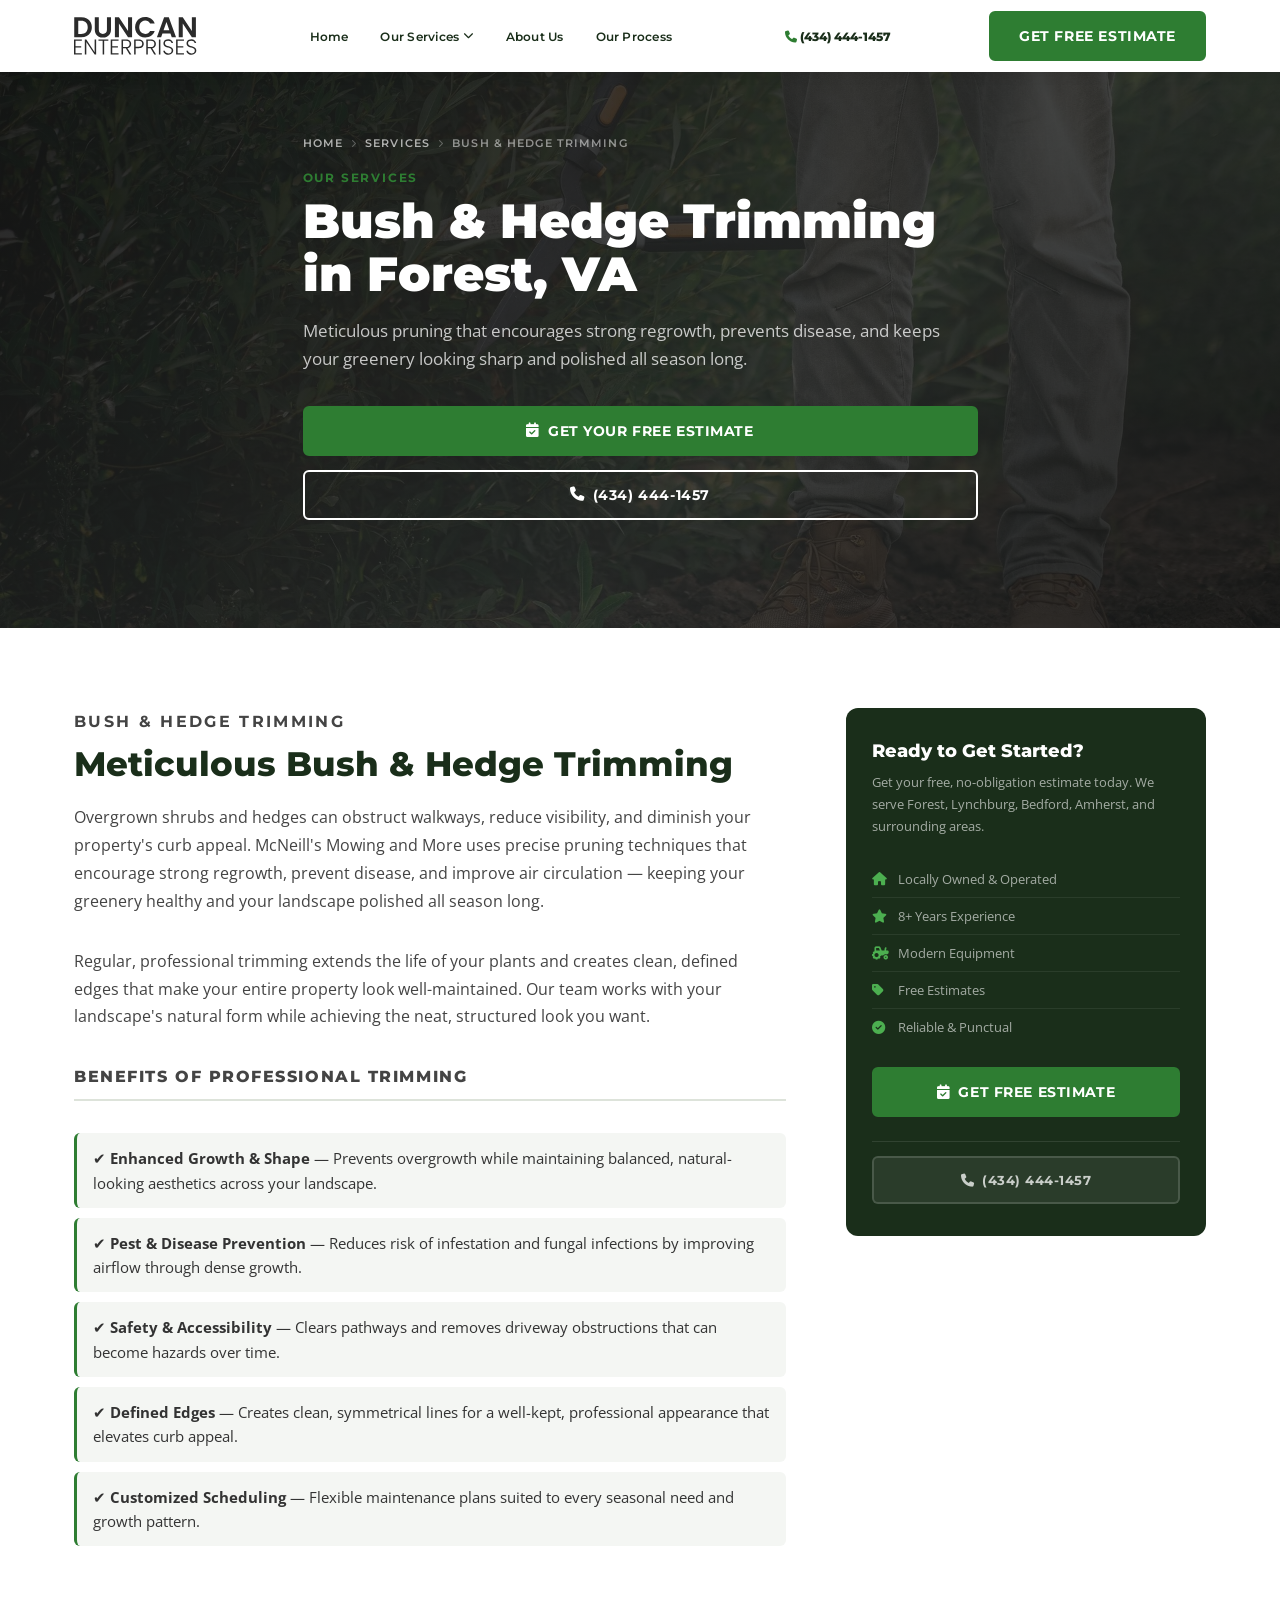
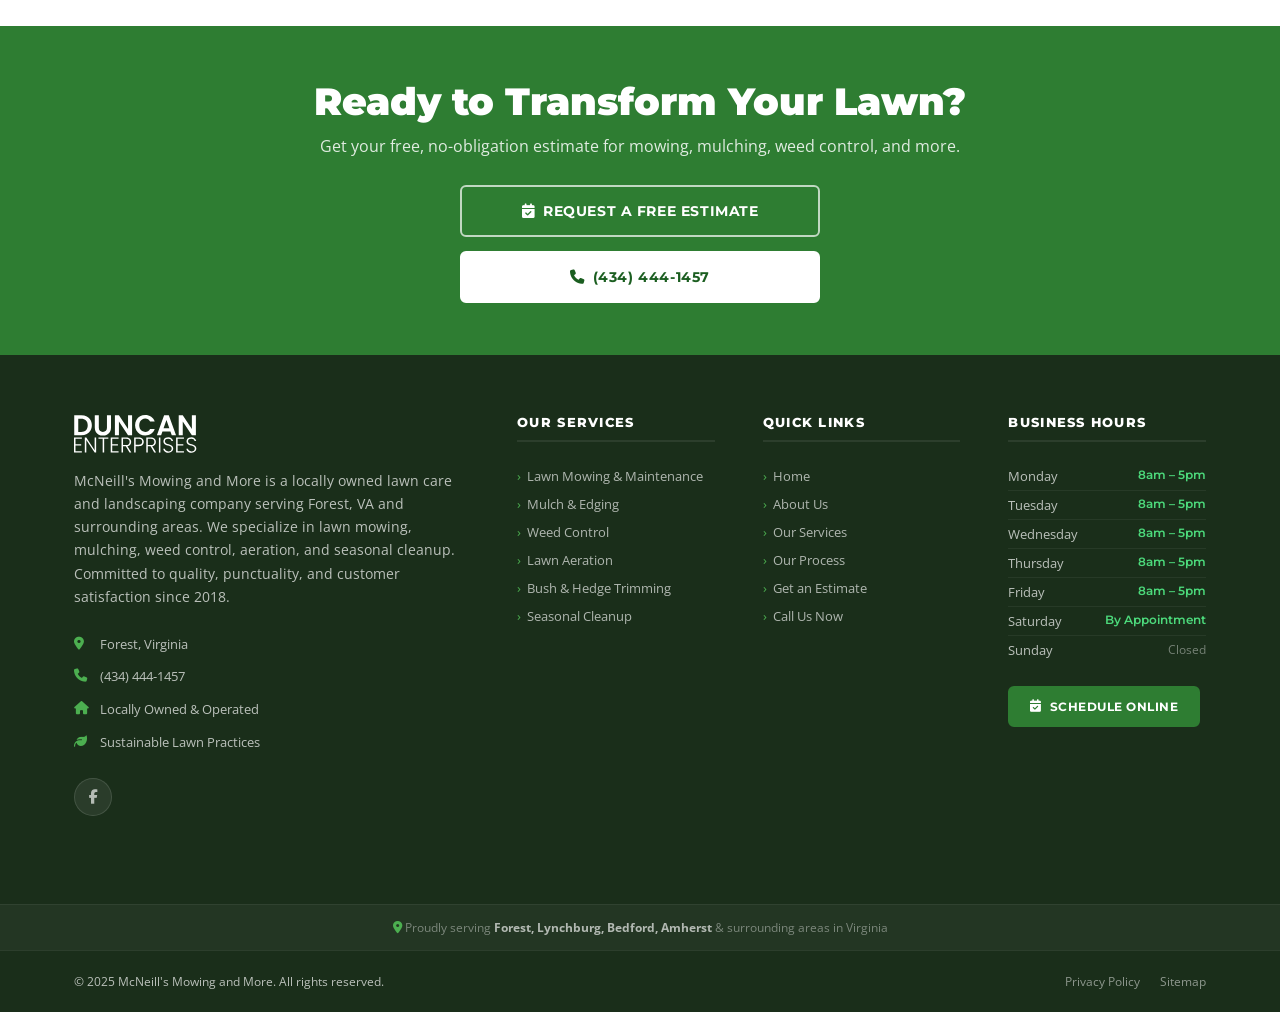
==== commit d628ad47: "mcneill" ====
--- a/bush-hedge-trimming.html
+++ b/bush-hedge-trimming.html
@@ -3,8 +3,8 @@
 <head>
   <meta charset="UTF-8" />
   <meta name="viewport" content="width=device-width, initial-scale=1.0" />
-  <title>Bush &amp; Hedge Trimming | Duncan Enterprises | Elliston, VA</title>
-  <meta name="description" content="Precision bush and hedge trimming in Elliston, VA. Enhance plant health, improve curb appeal, and keep your property safe and polished. Free estimates." />
+  <title>Bush &amp; Hedge Trimming | McNeill's Mowing and More | Forest, VA</title>
+  <meta name="description" content="Precision bush and hedge trimming in Forest, VA. Enhance plant health, improve curb appeal, and keep your property safe and polished. Free estimates." />
 
   <link rel="preconnect" href="https://fonts.googleapis.com" />
   <link rel="preconnect" href="https://fonts.gstatic.com" crossorigin />
@@ -14,31 +14,28 @@
 </head>
 <body>
 
-<!-- ══════════════════════════════════════════════════
-     NAVIGATION
-══════════════════════════════════════════════════ -->
 <nav class="navbar" role="navigation" aria-label="Main navigation">
   <div class="nav-inner">
-    <a href="index.html" aria-label="Duncan Enterprises Home">
-      <img src="Mason Assets/logo.svg" alt="Duncan Enterprises Logo" class="nav-logo" />
+    <a href="index.html" aria-label="McNeill's Mowing and More Home">
+      <img src="Mason Assets/logo.svg" alt="McNeill's Mowing and More Logo" class="nav-logo" />
     </a>
     <ul class="nav-links" role="list">
       <li><a href="index.html">Home</a></li>
       <li>
         <a href="index.html#services">Our Services <i class="fa-solid fa-chevron-down"></i></a>
         <ul class="dropdown" role="list">
-          <li><a href="deck-building.html"><i class="fa-solid fa-hammer"></i>Deck Building</a></li>
-          <li><a href="deck-repair.html"><i class="fa-solid fa-screwdriver-wrench"></i>Deck Repair</a></li>
-          <li><a href="mulch-bed-installation.html"><i class="fa-solid fa-leaf"></i>Mulch Bed Installation</a></li>
-          <li><a href="precision-mowing.html"><i class="fa-solid fa-tractor"></i>Precision Mowing</a></li>
+          <li><a href="precision-mowing.html"><i class="fa-solid fa-tractor"></i>Lawn Mowing</a></li>
+          <li><a href="mulch-bed-installation.html"><i class="fa-solid fa-leaf"></i>Mulch &amp; Edging</a></li>
+          <li><a href="weed-control.html"><i class="fa-solid fa-seedling"></i>Weed Control</a></li>
+          <li><a href="lawn-aeration.html"><i class="fa-solid fa-circle-dot"></i>Lawn Aeration</a></li>
           <li><a href="bush-hedge-trimming.html"><i class="fa-solid fa-scissors"></i>Bush &amp; Hedge Trimming</a></li>
-          <li><a href="spring-fall-cleanup.html"><i class="fa-solid fa-broom"></i>Spring &amp; Fall Cleanup</a></li>
+          <li><a href="spring-fall-cleanup.html"><i class="fa-solid fa-broom"></i>Seasonal Cleanup</a></li>
         </ul>
       </li>
       <li><a href="index.html#about">About Us</a></li>
       <li><a href="index.html#process">Our Process</a></li>
     </ul>
-    <span class="nav-phone"><i class="fa-solid fa-phone"></i> (540) 787-3101</span>
+    <span class="nav-phone"><i class="fa-solid fa-phone"></i> (434) 444-1457</span>
     <div class="nav-cta">
       <a href="index.html#contact" class="btn btn-green">Get Free Estimate</a>
     </div>
@@ -48,10 +45,9 @@
   </div>
 </nav>
 
-<!-- Mobile Menu -->
 <div class="mobile-menu" id="mobileMenu" role="dialog" aria-modal="true" aria-label="Mobile navigation">
   <div class="mobile-menu-header">
-    <span style="font-family:'Montserrat',sans-serif;font-weight:900;color:#fff;font-size:1.1rem;">Duncan Enterprises</span>
+    <span style="font-family:'Montserrat',sans-serif;font-weight:900;color:#fff;font-size:1.1rem;">McNeill's Mowing and More</span>
     <button class="mobile-close" id="mobileClose" aria-label="Close menu"><i class="fa-solid fa-xmark"></i></button>
   </div>
   <ul class="mobile-links">
@@ -59,26 +55,23 @@
     <li>
       <a href="index.html#services">Our Services</a>
       <ul class="mobile-sub">
-        <li><a href="deck-building.html"><i class="fa-solid fa-hammer"></i>Deck Building</a></li>
-        <li><a href="deck-repair.html"><i class="fa-solid fa-screwdriver-wrench"></i>Deck Repair</a></li>
-        <li><a href="mulch-bed-installation.html"><i class="fa-solid fa-leaf"></i>Mulch Bed Installation</a></li>
-        <li><a href="precision-mowing.html"><i class="fa-solid fa-tractor"></i>Precision Mowing</a></li>
+        <li><a href="precision-mowing.html"><i class="fa-solid fa-tractor"></i>Lawn Mowing</a></li>
+        <li><a href="mulch-bed-installation.html"><i class="fa-solid fa-leaf"></i>Mulch &amp; Edging</a></li>
+        <li><a href="weed-control.html"><i class="fa-solid fa-seedling"></i>Weed Control</a></li>
+        <li><a href="lawn-aeration.html"><i class="fa-solid fa-circle-dot"></i>Lawn Aeration</a></li>
         <li><a href="bush-hedge-trimming.html"><i class="fa-solid fa-scissors"></i>Bush &amp; Hedge Trimming</a></li>
-        <li><a href="spring-fall-cleanup.html"><i class="fa-solid fa-broom"></i>Spring &amp; Fall Cleanup</a></li>
+        <li><a href="spring-fall-cleanup.html"><i class="fa-solid fa-broom"></i>Seasonal Cleanup</a></li>
       </ul>
     </li>
     <li><a href="index.html#about">About Us</a></li>
     <li><a href="index.html#process">Our Process</a></li>
   </ul>
   <div class="mobile-cta">
-    <a href="tel:+15407873101" class="btn btn-outline" style="justify-content:center;"><i class="fa-solid fa-phone"></i>(540) 787-3101</a>
+    <a href="tel:+14344441457" class="btn btn-outline" style="justify-content:center;"><i class="fa-solid fa-phone"></i>(434) 444-1457</a>
     <a href="index.html#contact" class="btn btn-green" style="justify-content:center;">Get Free Estimate</a>
   </div>
 </div>
 
-<!-- ══════════════════════════════════════════════════
-     SERVICE HERO
-══════════════════════════════════════════════════ -->
 <section class="service-page-hero" style="background-image: url('Mason Assets/trimming.webp');" aria-labelledby="service-hero-heading">
   <div class="container">
     <nav class="breadcrumb" aria-label="Breadcrumb">
@@ -89,25 +82,22 @@
       <span>Bush &amp; Hedge Trimming</span>
     </nav>
     <p class="section-label">Our Services</p>
-    <h1 id="service-hero-heading">Bush &amp; Hedge Trimming<br>in Elliston, VA</h1>
+    <h1 id="service-hero-heading">Bush &amp; Hedge Trimming<br>in Forest, VA</h1>
     <p class="hero-sub">Meticulous pruning that encourages strong regrowth, prevents disease, and keeps your greenery looking sharp and polished all season long.</p>
     <div class="hero-btns">
       <a href="index.html#contact" class="btn btn-green"><i class="fa-solid fa-calendar-check"></i>Get Your Free Estimate</a>
-      <a href="tel:+15407873101" class="btn btn-outline"><i class="fa-solid fa-phone"></i>(540) 787-3101</a>
+      <a href="tel:+14344441457" class="btn btn-outline"><i class="fa-solid fa-phone"></i>(434) 444-1457</a>
     </div>
   </div>
 </section>
 
-<!-- ══════════════════════════════════════════════════
-     SERVICE DETAIL
-══════════════════════════════════════════════════ -->
 <section class="service-detail">
   <div class="container">
 
     <div class="service-detail-content">
       <p class="section-label">Bush &amp; Hedge Trimming</p>
       <h2>Meticulous Bush &amp; Hedge Trimming</h2>
-      <p>Overgrown shrubs and hedges can obstruct walkways, reduce visibility, and diminish your property's curb appeal. Our precise pruning techniques encourage strong regrowth, prevent disease, and improve air circulation — keeping your greenery healthy and your landscape polished all season long.</p>
+      <p>Overgrown shrubs and hedges can obstruct walkways, reduce visibility, and diminish your property's curb appeal. McNeill's Mowing and More uses precise pruning techniques that encourage strong regrowth, prevent disease, and improve air circulation — keeping your greenery healthy and your landscape polished all season long.</p>
       <p>Regular, professional trimming extends the life of your plants and creates clean, defined edges that make your entire property look well-maintained. Our team works with your landscape's natural form while achieving the neat, structured look you want.</p>
 
       <p class="service-features-title">Benefits of Professional Trimming</p>
@@ -122,38 +112,34 @@
 
     <aside class="service-sidebar-card">
       <h3>Ready to Get Started?</h3>
-      <p>Get your free, no-obligation estimate today. We serve Elliston, Roanoke, Salem, Christiansburg, and surrounding areas.</p>
+      <p>Get your free, no-obligation estimate today. We serve Forest, Lynchburg, Bedford, Amherst, and surrounding areas.</p>
       <ul class="service-sidebar-list">
-        <li><i class="fa-solid fa-shield-halved"></i>Class A Licensed</li>
-        <li><i class="fa-solid fa-file-contract"></i>Bonded &amp; Insured</li>
-        <li><i class="fa-solid fa-star"></i>35+ Years Experience</li>
+        <li><i class="fa-solid fa-house"></i>Locally Owned &amp; Operated</li>
+        <li><i class="fa-solid fa-star"></i>8+ Years Experience</li>
+        <li><i class="fa-solid fa-tractor"></i>Modern Equipment</li>
         <li><i class="fa-solid fa-tag"></i>Free Estimates</li>
-        <li><i class="fa-solid fa-house"></i>Family-Owned Business</li>
+        <li><i class="fa-solid fa-check-circle"></i>Reliable &amp; Punctual</li>
       </ul>
       <a href="index.html#contact" class="btn btn-green" style="width:100%;justify-content:center;margin-bottom:10px;"><i class="fa-solid fa-calendar-check"></i>Get Free Estimate</a>
       <hr class="service-sidebar-divider" />
-      <a href="tel:+15407873101" class="btn" style="width:100%;justify-content:center;background:rgba(255,255,255,0.07);color:rgba(255,255,255,0.75);border-color:rgba(255,255,255,0.15);font-size:0.82rem;"><i class="fa-solid fa-phone"></i>(540) 787-3101</a>
+      <a href="tel:+14344441457" class="btn" style="width:100%;justify-content:center;background:rgba(255,255,255,0.07);color:rgba(255,255,255,0.75);border-color:rgba(255,255,255,0.15);font-size:0.82rem;"><i class="fa-solid fa-phone"></i>(434) 444-1457</a>
     </aside>
 
   </div>
 </section>
 
-
-<!-- ══════════════════════════════════════════════════
-     FOOTER
-══════════════════════════════════════════════════ -->
 <footer>
 
   <div class="footer-cta">
     <div class="container">
-      <h2>Ready to Transform Your Property?</h2>
-      <p>Get your free, no-obligation estimate for decks, lawn care, and more.</p>
+      <h2>Ready to Transform Your Lawn?</h2>
+      <p>Get your free, no-obligation estimate for mowing, mulching, weed control, and more.</p>
       <div style="display:flex;flex-direction:column;gap:14px;align-items:center;">
         <a href="index.html#contact" class="btn btn-outline" style="font-size:0.9rem;padding:15px 32px;width:360px;justify-content:center;">
           <i class="fa-solid fa-calendar-check"></i>Request a Free Estimate
         </a>
-        <a href="tel:+15407873101" class="btn" style="background:#fff;color:var(--green-dark);border-color:#fff;font-size:0.9rem;padding:15px 32px;width:360px;justify-content:center;font-family:'Montserrat',sans-serif;font-weight:700;letter-spacing:0.04em;">
-          <i class="fa-solid fa-phone"></i>(540) 787-3101
+        <a href="tel:+14344441457" class="btn" style="background:#fff;color:var(--green-dark);border-color:#fff;font-size:0.9rem;padding:15px 32px;width:360px;justify-content:center;font-family:'Montserrat',sans-serif;font-weight:700;letter-spacing:0.04em;">
+          <i class="fa-solid fa-phone"></i>(434) 444-1457
         </a>
       </div>
     </div>
@@ -164,26 +150,26 @@
       <div class="footer-grid">
 
         <div>
-          <img src="Mason Assets/logo.svg" alt="Duncan Enterprises Logo" class="footer-logo" />
-          <p class="footer-about">Duncan Enterprises is a small, family-owned business serving Elliston, VA and surrounding areas. We specialize in custom deck building, lawn care, and property maintenance. Class A Licensed, Bonded, and Insured with over 35 years of experience.</p>
+          <img src="Mason Assets/logo.svg" alt="McNeill's Mowing and More Logo" class="footer-logo" />
+          <p class="footer-about">McNeill's Mowing and More is a locally owned lawn care and landscaping company serving Forest, VA and surrounding areas. We specialize in lawn mowing, mulching, weed control, aeration, and seasonal cleanup. Committed to quality, punctuality, and customer satisfaction since 2018.</p>
           <ul class="footer-contact-list">
-            <li><i class="fa-solid fa-location-dot"></i><span>Elliston, Virginia</span></li>
-            <li><i class="fa-solid fa-phone"></i><a href="tel:+15407873101">(540) 787-3101</a></li>
-            <li><i class="fa-solid fa-id-card"></i><span>Class A Contractor License</span></li>
-            <li><i class="fa-solid fa-shield-halved"></i><span>Bonded &amp; Insured</span></li>
+            <li><i class="fa-solid fa-location-dot"></i><span>Forest, Virginia</span></li>
+            <li><i class="fa-solid fa-phone"></i><a href="tel:+14344441457">(434) 444-1457</a></li>
+            <li><i class="fa-solid fa-house"></i><span>Locally Owned &amp; Operated</span></li>
+            <li><i class="fa-solid fa-leaf"></i><span>Sustainable Lawn Practices</span></li>
           </ul>
           <div class="footer-social" aria-label="Social media links">
-            <a href="#" class="social-btn" aria-label="Facebook"><i class="fa-brands fa-facebook-f"></i></a>
+            <a href="https://www.facebook.com/p/McNeills-Mowing-and-More-100053635066376/" class="social-btn" aria-label="Facebook" target="_blank" rel="noopener"><i class="fa-brands fa-facebook-f"></i></a>
           </div>
         </div>
 
         <div class="footer-col">
           <h5>Our Services</h5>
           <ul class="footer-links">
-            <li><a href="deck-building.html">Deck Building</a></li>
-            <li><a href="deck-repair.html">Deck Repair</a></li>
-            <li><a href="mulch-bed-installation.html">Mulch Bed Installation</a></li>
-            <li><a href="precision-mowing.html">Lawn Mowing</a></li>
+            <li><a href="precision-mowing.html">Lawn Mowing &amp; Maintenance</a></li>
+            <li><a href="mulch-bed-installation.html">Mulch &amp; Edging</a></li>
+            <li><a href="weed-control.html">Weed Control</a></li>
+            <li><a href="lawn-aeration.html">Lawn Aeration</a></li>
             <li><a href="bush-hedge-trimming.html">Bush &amp; Hedge Trimming</a></li>
             <li><a href="spring-fall-cleanup.html">Seasonal Cleanup</a></li>
           </ul>
@@ -197,19 +183,19 @@
             <li><a href="index.html#services">Our Services</a></li>
             <li><a href="index.html#process">Our Process</a></li>
             <li><a href="index.html#contact">Get an Estimate</a></li>
-            <li><a href="tel:+15407873101">Call Us Now</a></li>
+            <li><a href="tel:+14344441457">Call Us Now</a></li>
           </ul>
         </div>
 
         <div class="footer-col">
           <h5>Business Hours</h5>
           <div class="footer-hours">
-            <div class="day-row"><span>Monday</span><span class="open">8am – 4pm</span></div>
-            <div class="day-row"><span>Tuesday</span><span class="open">8am – 4pm</span></div>
-            <div class="day-row"><span>Wednesday</span><span class="open">8am – 4pm</span></div>
-            <div class="day-row"><span>Thursday</span><span class="open">8am – 4pm</span></div>
-            <div class="day-row"><span>Friday</span><span class="open">8am – 4pm</span></div>
-            <div class="day-row"><span>Saturday</span><span class="open">10am – 2pm</span></div>
+            <div class="day-row"><span>Monday</span><span class="open">8am – 5pm</span></div>
+            <div class="day-row"><span>Tuesday</span><span class="open">8am – 5pm</span></div>
+            <div class="day-row"><span>Wednesday</span><span class="open">8am – 5pm</span></div>
+            <div class="day-row"><span>Thursday</span><span class="open">8am – 5pm</span></div>
+            <div class="day-row"><span>Friday</span><span class="open">8am – 5pm</span></div>
+            <div class="day-row"><span>Saturday</span><span class="open">By Appointment</span></div>
             <div class="day-row"><span>Sunday</span><span class="closed">Closed</span></div>
           </div>
           <br/>
@@ -224,12 +210,12 @@
 
   <div class="footer-service-area">
     <i class="fa-solid fa-location-dot"></i>
-    Proudly serving <strong style="color:rgba(255,255,255,0.65);">Elliston, Roanoke, Salem, Christiansburg</strong> &amp; surrounding areas in Virginia
+    Proudly serving <strong style="color:rgba(255,255,255,0.65);">Forest, Lynchburg, Bedford, Amherst</strong> &amp; surrounding areas in Virginia
   </div>
 
   <div class="footer-bottom">
     <div class="container">
-      <span>&copy; 2025 Duncan Enterprises. All rights reserved.</span>
+      <span>&copy; 2025 McNeill's Mowing and More. All rights reserved.</span>
       <div class="footer-bottom-links">
         <a href="#">Privacy Policy</a>
         <a href="#">Sitemap</a>
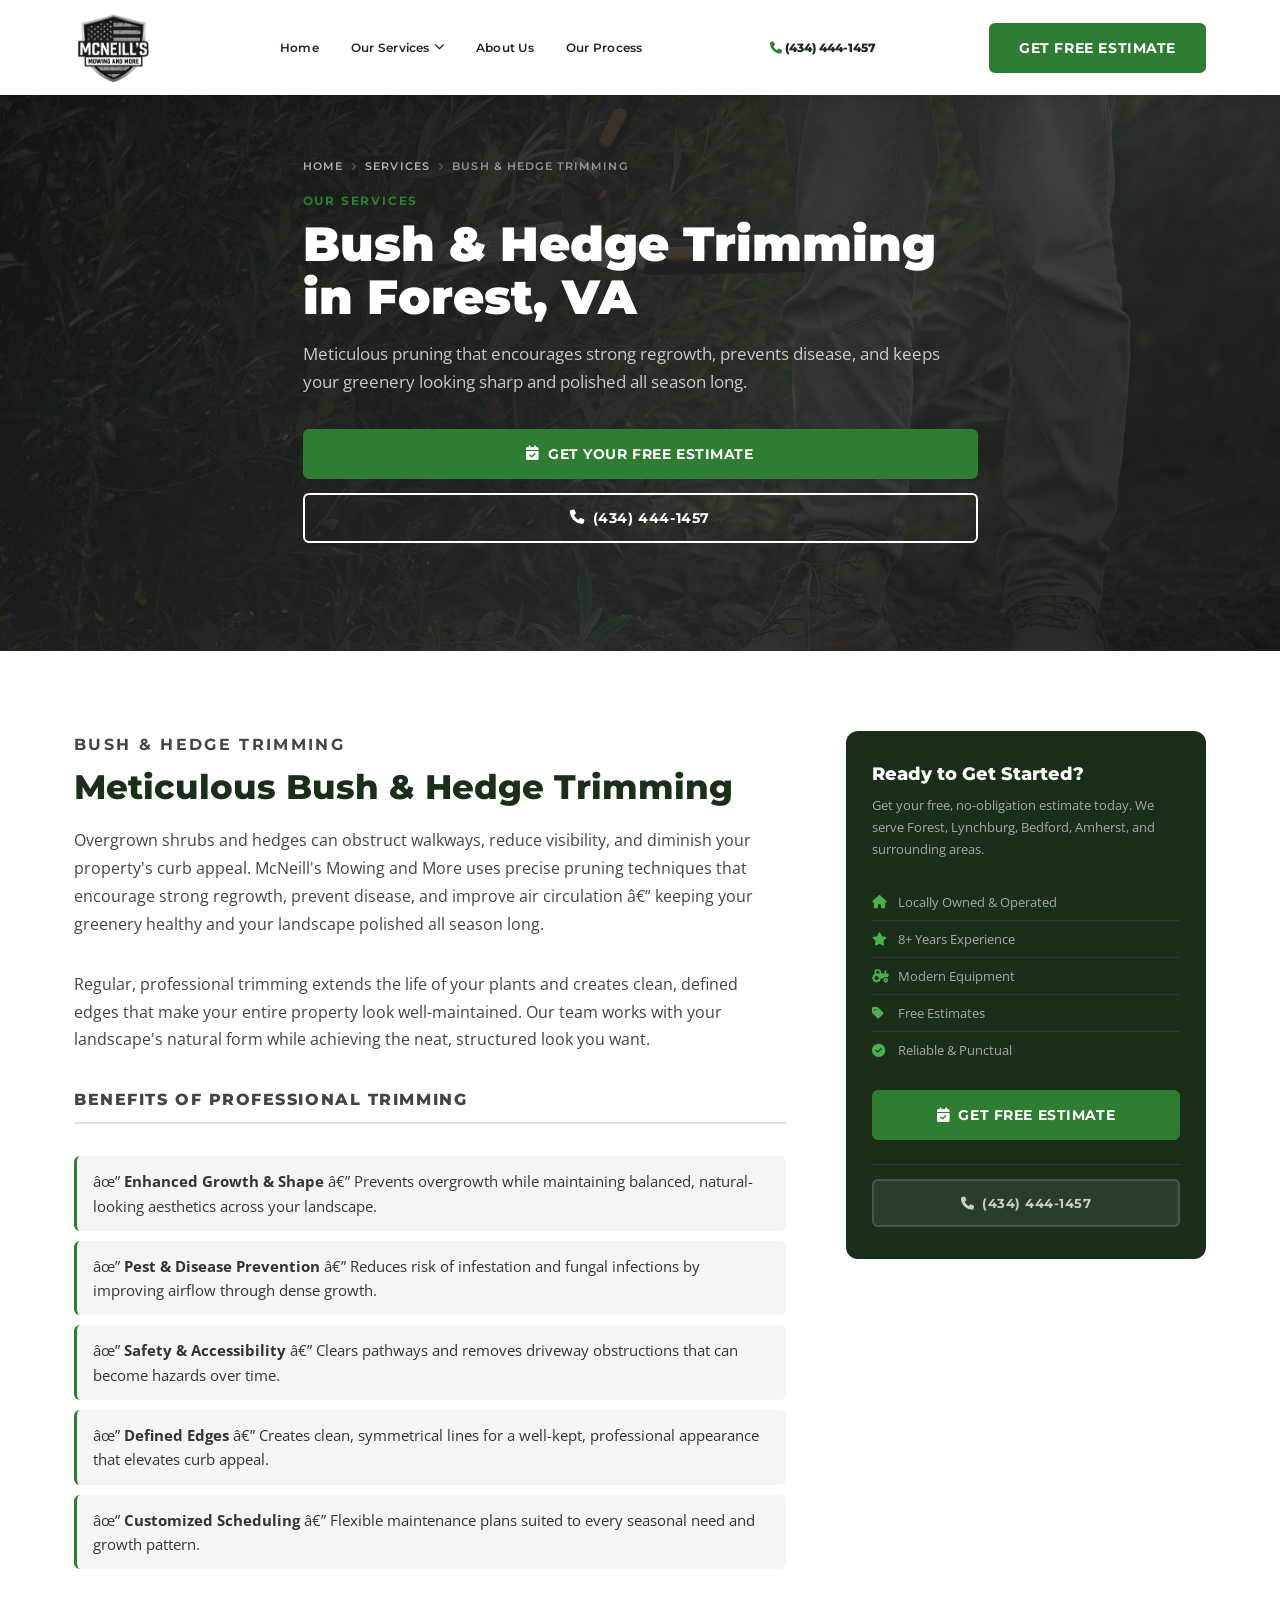
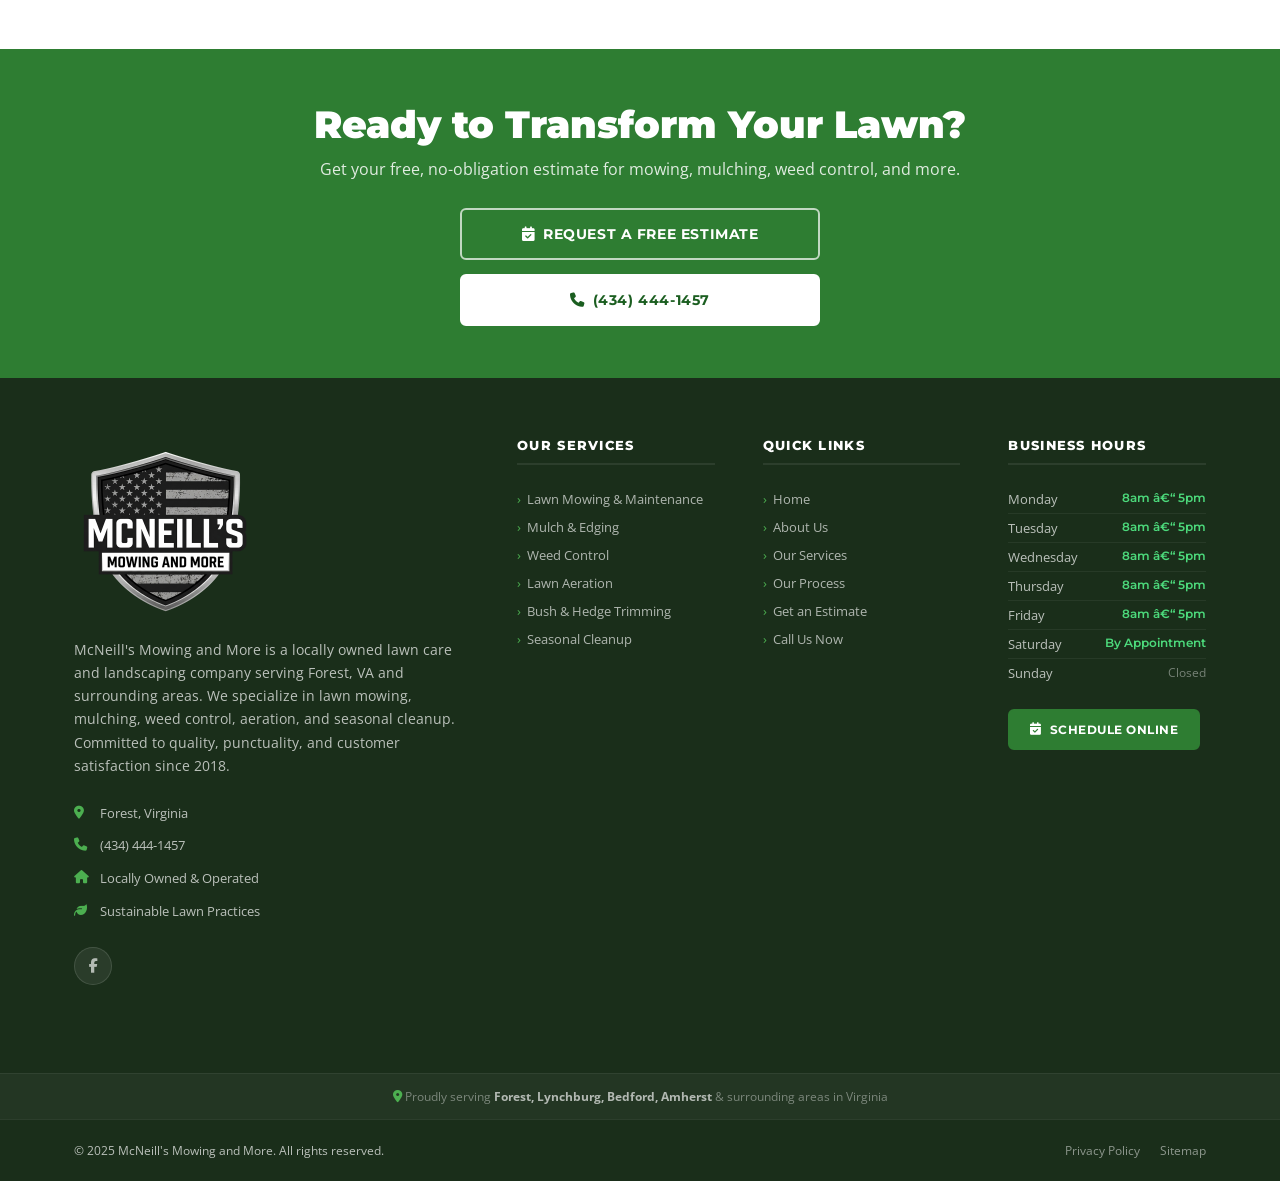
==== commit 599f4f68: "mcneill" ====
--- a/bush-hedge-trimming.html
+++ b/bush-hedge-trimming.html
@@ -1,4 +1,4 @@
-<!DOCTYPE html>
+﻿<!DOCTYPE html>
 <html lang="en">
 <head>
   <meta charset="UTF-8" />
@@ -17,7 +17,7 @@
 <nav class="navbar" role="navigation" aria-label="Main navigation">
   <div class="nav-inner">
     <a href="index.html" aria-label="McNeill's Mowing and More Home">
-      <img src="Mason Assets/logo.svg" alt="McNeill's Mowing and More Logo" class="nav-logo" />
+      <img src="Mason Assets/mclogo.png" alt="McNeill's Mowing and More Logo" class="nav-logo" />
     </a>
     <ul class="nav-links" role="list">
       <li><a href="index.html">Home</a></li>
@@ -97,16 +97,16 @@
     <div class="service-detail-content">
       <p class="section-label">Bush &amp; Hedge Trimming</p>
       <h2>Meticulous Bush &amp; Hedge Trimming</h2>
-      <p>Overgrown shrubs and hedges can obstruct walkways, reduce visibility, and diminish your property's curb appeal. McNeill's Mowing and More uses precise pruning techniques that encourage strong regrowth, prevent disease, and improve air circulation — keeping your greenery healthy and your landscape polished all season long.</p>
+      <p>Overgrown shrubs and hedges can obstruct walkways, reduce visibility, and diminish your property's curb appeal. McNeill's Mowing and More uses precise pruning techniques that encourage strong regrowth, prevent disease, and improve air circulation â€” keeping your greenery healthy and your landscape polished all season long.</p>
       <p>Regular, professional trimming extends the life of your plants and creates clean, defined edges that make your entire property look well-maintained. Our team works with your landscape's natural form while achieving the neat, structured look you want.</p>
 
       <p class="service-features-title">Benefits of Professional Trimming</p>
       <ul class="service-features-list">
-        <li>✔ <strong>Enhanced Growth &amp; Shape</strong> — Prevents overgrowth while maintaining balanced, natural-looking aesthetics across your landscape.</li>
-        <li>✔ <strong>Pest &amp; Disease Prevention</strong> — Reduces risk of infestation and fungal infections by improving airflow through dense growth.</li>
-        <li>✔ <strong>Safety &amp; Accessibility</strong> — Clears pathways and removes driveway obstructions that can become hazards over time.</li>
-        <li>✔ <strong>Defined Edges</strong> — Creates clean, symmetrical lines for a well-kept, professional appearance that elevates curb appeal.</li>
-        <li>✔ <strong>Customized Scheduling</strong> — Flexible maintenance plans suited to every seasonal need and growth pattern.</li>
+        <li>âœ” <strong>Enhanced Growth &amp; Shape</strong> â€” Prevents overgrowth while maintaining balanced, natural-looking aesthetics across your landscape.</li>
+        <li>âœ” <strong>Pest &amp; Disease Prevention</strong> â€” Reduces risk of infestation and fungal infections by improving airflow through dense growth.</li>
+        <li>âœ” <strong>Safety &amp; Accessibility</strong> â€” Clears pathways and removes driveway obstructions that can become hazards over time.</li>
+        <li>âœ” <strong>Defined Edges</strong> â€” Creates clean, symmetrical lines for a well-kept, professional appearance that elevates curb appeal.</li>
+        <li>âœ” <strong>Customized Scheduling</strong> â€” Flexible maintenance plans suited to every seasonal need and growth pattern.</li>
       </ul>
     </div>
 
@@ -150,7 +150,7 @@
       <div class="footer-grid">
 
         <div>
-          <img src="Mason Assets/logo.svg" alt="McNeill's Mowing and More Logo" class="footer-logo" />
+          <img src="Mason Assets/mclogo.png" alt="McNeill's Mowing and More Logo" class="footer-logo" />
           <p class="footer-about">McNeill's Mowing and More is a locally owned lawn care and landscaping company serving Forest, VA and surrounding areas. We specialize in lawn mowing, mulching, weed control, aeration, and seasonal cleanup. Committed to quality, punctuality, and customer satisfaction since 2018.</p>
           <ul class="footer-contact-list">
             <li><i class="fa-solid fa-location-dot"></i><span>Forest, Virginia</span></li>
@@ -190,11 +190,11 @@
         <div class="footer-col">
           <h5>Business Hours</h5>
           <div class="footer-hours">
-            <div class="day-row"><span>Monday</span><span class="open">8am – 5pm</span></div>
-            <div class="day-row"><span>Tuesday</span><span class="open">8am – 5pm</span></div>
-            <div class="day-row"><span>Wednesday</span><span class="open">8am – 5pm</span></div>
-            <div class="day-row"><span>Thursday</span><span class="open">8am – 5pm</span></div>
-            <div class="day-row"><span>Friday</span><span class="open">8am – 5pm</span></div>
+            <div class="day-row"><span>Monday</span><span class="open">8am â€“ 5pm</span></div>
+            <div class="day-row"><span>Tuesday</span><span class="open">8am â€“ 5pm</span></div>
+            <div class="day-row"><span>Wednesday</span><span class="open">8am â€“ 5pm</span></div>
+            <div class="day-row"><span>Thursday</span><span class="open">8am â€“ 5pm</span></div>
+            <div class="day-row"><span>Friday</span><span class="open">8am â€“ 5pm</span></div>
             <div class="day-row"><span>Saturday</span><span class="open">By Appointment</span></div>
             <div class="day-row"><span>Sunday</span><span class="closed">Closed</span></div>
           </div>
--- a/styles.css
+++ b/styles.css
@@ -74,12 +74,13 @@
 }
 .nav-inner {
   display: flex; align-items: center; justify-content: space-between;
-  padding: 0 24px; max-width: 1180px; margin: 0 auto; height: 72px;
+  padding: 0 24px; max-width: 1180px; margin: 0 auto; height: 95px;
 }
 .nav-logo {
   display: flex; align-items: center; gap: 10px;
   font-family: 'Montserrat', sans-serif; font-weight: 900;
   font-size: 1.1rem; color: var(--navy); line-height: 1;
+  width: auto; height: 79px;
 }
 .nav-logo .logo-icon {
   width: 34px; height: 34px; background: var(--green);
@@ -384,7 +385,7 @@
   display: flex; align-items: center; gap: 12px;
   font-family: 'Montserrat', sans-serif; font-weight: 900;
   font-size: 1.2rem; color: #fff; margin-bottom: 16px;
-  filter: brightness(0) invert(1);
+  width: 183px; height: auto;
 }
 .footer-logo .logo-icon {
   width: 38px; height: 38px; background: var(--green);
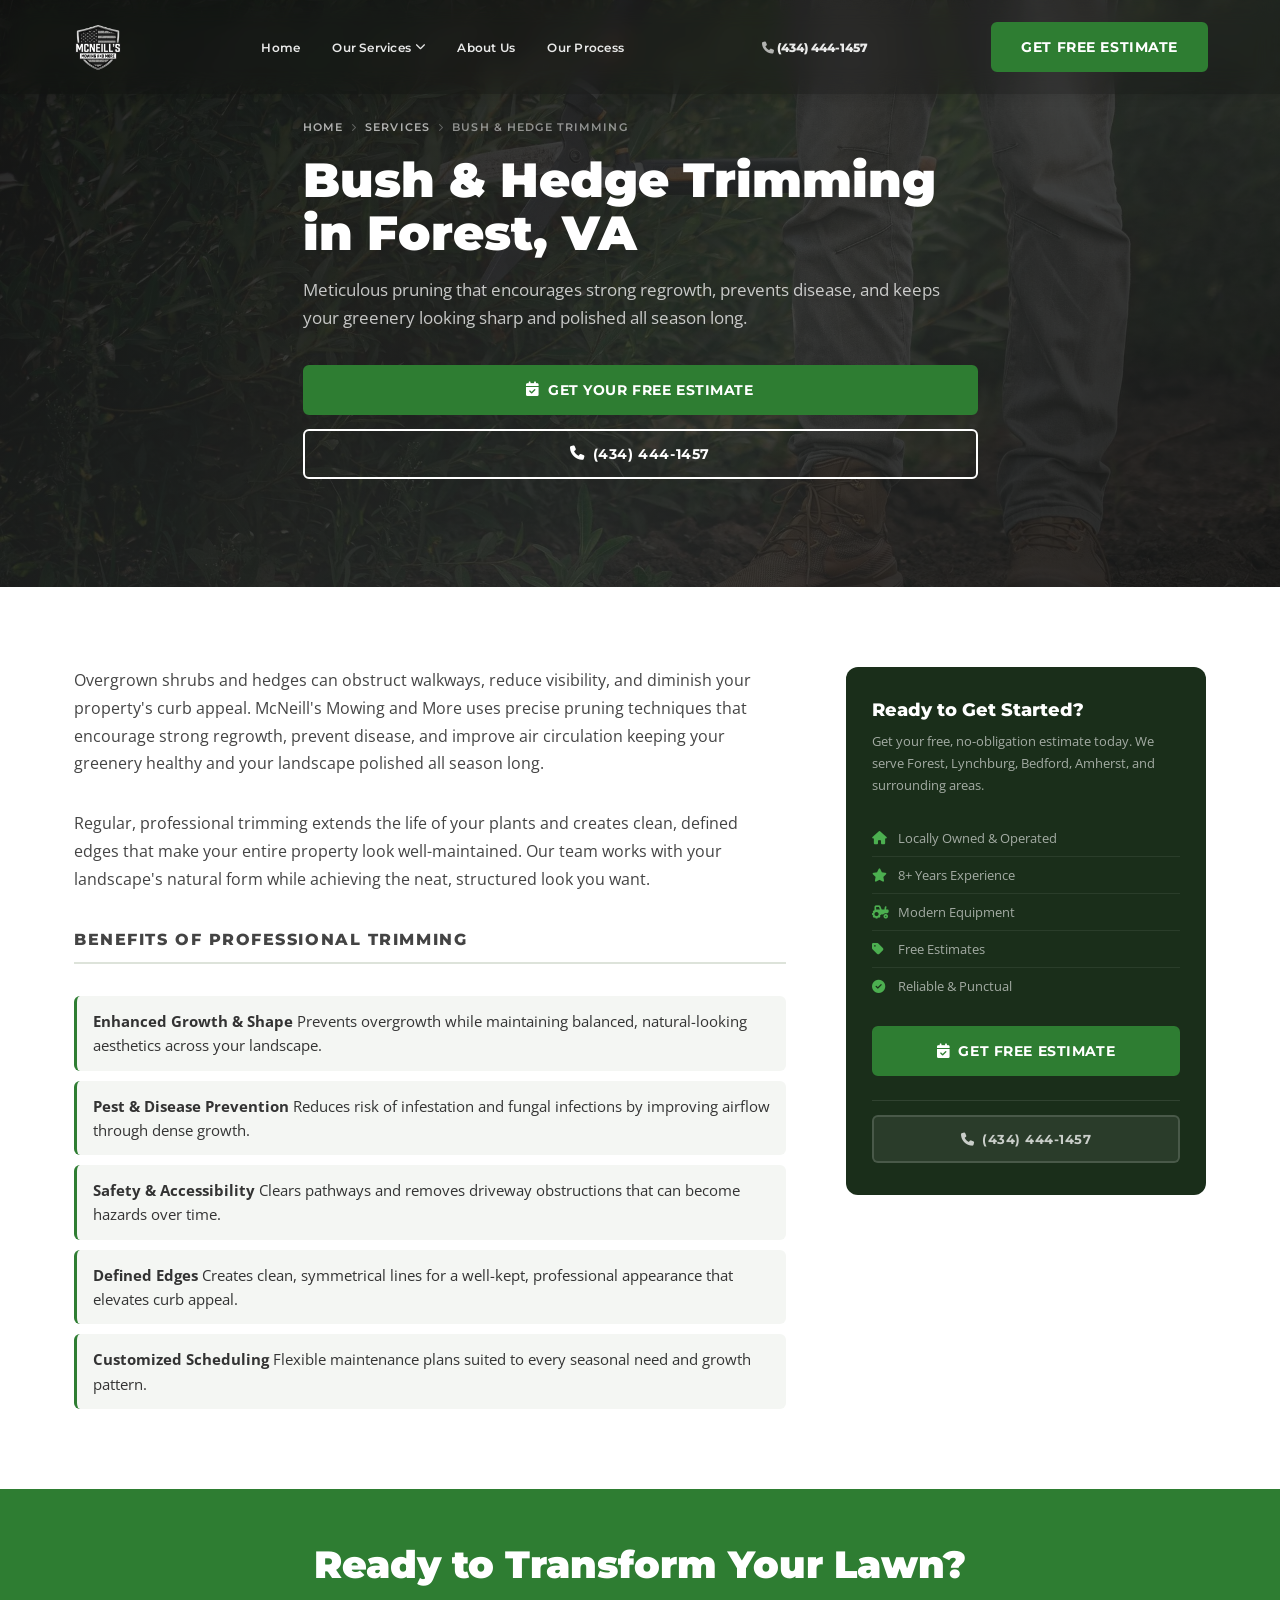
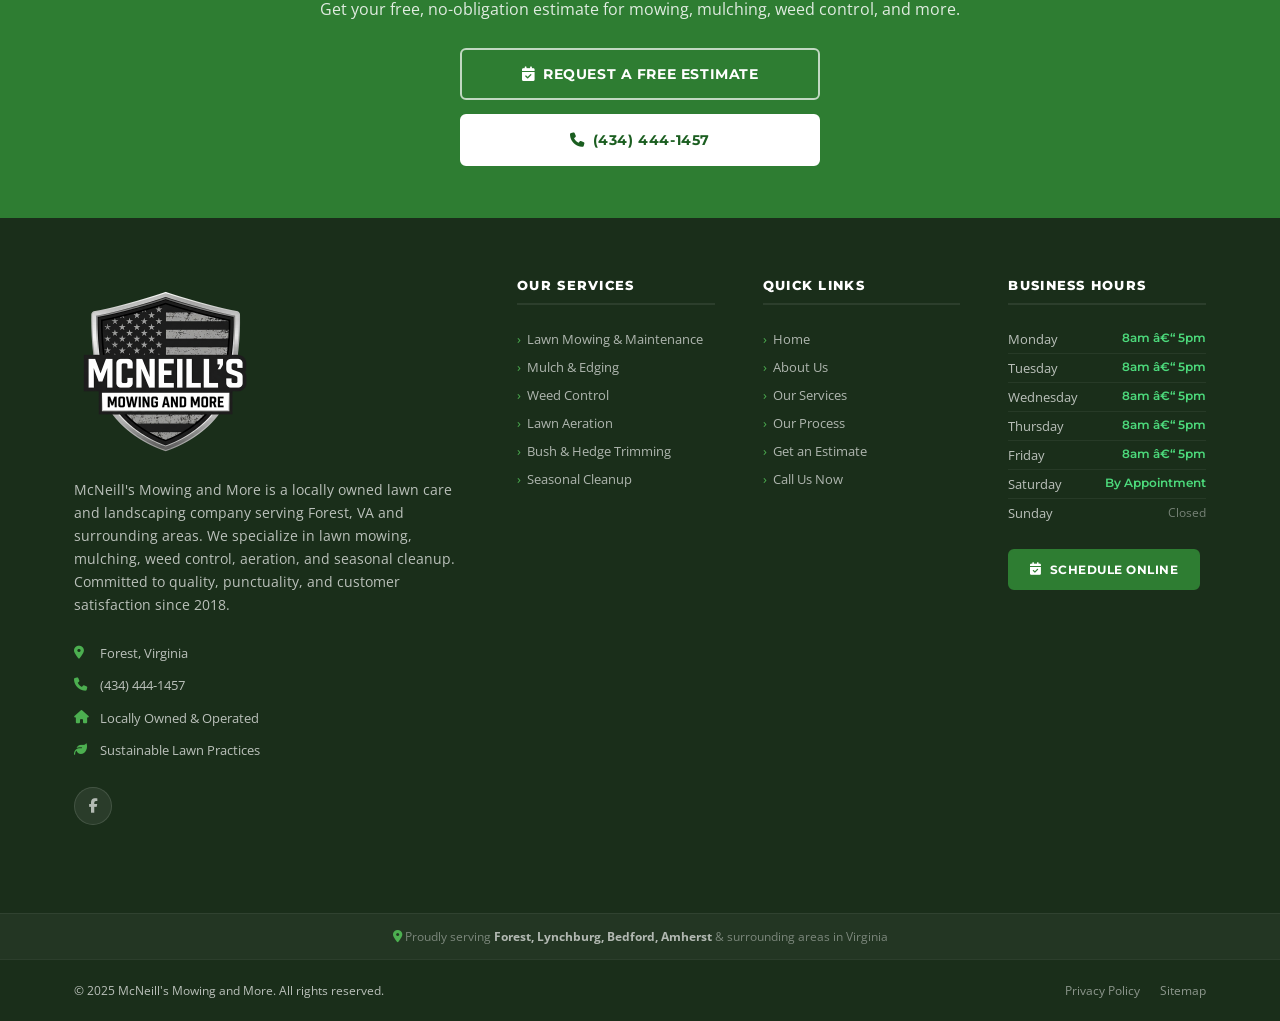
==== commit 0a3efc06: "textPolish" ====
--- a/bush-hedge-trimming.html
+++ b/bush-hedge-trimming.html
@@ -81,7 +81,6 @@
       <i class="fa-solid fa-chevron-right"></i>
       <span>Bush &amp; Hedge Trimming</span>
     </nav>
-    <p class="section-label">Our Services</p>
     <h1 id="service-hero-heading">Bush &amp; Hedge Trimming<br>in Forest, VA</h1>
     <p class="hero-sub">Meticulous pruning that encourages strong regrowth, prevents disease, and keeps your greenery looking sharp and polished all season long.</p>
     <div class="hero-btns">
@@ -95,18 +94,16 @@
   <div class="container">
 
     <div class="service-detail-content">
-      <p class="section-label">Bush &amp; Hedge Trimming</p>
-      <h2>Meticulous Bush &amp; Hedge Trimming</h2>
-      <p>Overgrown shrubs and hedges can obstruct walkways, reduce visibility, and diminish your property's curb appeal. McNeill's Mowing and More uses precise pruning techniques that encourage strong regrowth, prevent disease, and improve air circulation â€” keeping your greenery healthy and your landscape polished all season long.</p>
+<p>Overgrown shrubs and hedges can obstruct walkways, reduce visibility, and diminish your property's curb appeal. McNeill's Mowing and More uses precise pruning techniques that encourage strong regrowth, prevent disease, and improve air circulation keeping your greenery healthy and your landscape polished all season long.</p>
       <p>Regular, professional trimming extends the life of your plants and creates clean, defined edges that make your entire property look well-maintained. Our team works with your landscape's natural form while achieving the neat, structured look you want.</p>
 
       <p class="service-features-title">Benefits of Professional Trimming</p>
       <ul class="service-features-list">
-        <li>âœ” <strong>Enhanced Growth &amp; Shape</strong> â€” Prevents overgrowth while maintaining balanced, natural-looking aesthetics across your landscape.</li>
-        <li>âœ” <strong>Pest &amp; Disease Prevention</strong> â€” Reduces risk of infestation and fungal infections by improving airflow through dense growth.</li>
-        <li>âœ” <strong>Safety &amp; Accessibility</strong> â€” Clears pathways and removes driveway obstructions that can become hazards over time.</li>
-        <li>âœ” <strong>Defined Edges</strong> â€” Creates clean, symmetrical lines for a well-kept, professional appearance that elevates curb appeal.</li>
-        <li>âœ” <strong>Customized Scheduling</strong> â€” Flexible maintenance plans suited to every seasonal need and growth pattern.</li>
+        <li><strong>Enhanced Growth &amp; Shape</strong> Prevents overgrowth while maintaining balanced, natural-looking aesthetics across your landscape.</li>
+        <li><strong>Pest &amp; Disease Prevention</strong> Reduces risk of infestation and fungal infections by improving airflow through dense growth.</li>
+        <li><strong>Safety &amp; Accessibility</strong> Clears pathways and removes driveway obstructions that can become hazards over time.</li>
+        <li><strong>Defined Edges</strong> Creates clean, symmetrical lines for a well-kept, professional appearance that elevates curb appeal.</li>
+        <li><strong>Customized Scheduling</strong> Flexible maintenance plans suited to every seasonal need and growth pattern.</li>
       </ul>
     </div>
 
--- a/styles.css
+++ b/styles.css
@@ -68,20 +68,45 @@
 
 /* ─── Navigation ───────────────────────────────────────────────── */
 .navbar {
+  background: rgba(0, 0, 0, 0.18);
+  backdrop-filter: blur(12px);
+  -webkit-backdrop-filter: blur(12px);
+  position: fixed; top: 0; left: 0; right: 0; z-index: 1000;
+  padding: 14px 20px;
+  box-shadow: none;
+  transition: background 0.35s ease, box-shadow 0.35s ease, padding 0.35s ease, backdrop-filter 0.35s ease;
+}
+.navbar.scrolled {
   background: #fff;
-  position: sticky; top: 0; z-index: 1000;
+  backdrop-filter: none;
+  -webkit-backdrop-filter: none;
   box-shadow: 0 2px 12px rgba(0,0,0,0.10);
-}
+  padding: 0;
+}
+.navbar:not(.scrolled) .nav-links > li > a { color: rgba(255,255,255,0.90); }
+.navbar:not(.scrolled) .nav-links > li > a:hover { color: #fff; background: rgba(255,255,255,0.10); }
+.navbar:not(.scrolled) .nav-phone { color: rgba(255,255,255,0.90); }
+.navbar:not(.scrolled) .nav-phone i { color: rgba(255,255,255,0.65); }
+.navbar:not(.scrolled) .hamburger span { background: #fff; }
+
 .nav-inner {
   display: flex; align-items: center; justify-content: space-between;
-  padding: 0 24px; max-width: 1180px; margin: 0 auto; height: 95px;
+  padding: 0 22px; max-width: 1180px; margin: 0 auto; height: 66px;
+  border-radius: 12px;
+  transition: border-radius 0.35s ease, height 0.35s ease;
+}
+.navbar.scrolled .nav-inner {
+  border-radius: 0;
+  height: 88px;
 }
 .nav-logo {
   display: flex; align-items: center; gap: 10px;
   font-family: 'Montserrat', sans-serif; font-weight: 900;
   font-size: 1.1rem; color: var(--navy); line-height: 1;
-  width: auto; height: 79px;
-}
+  width: auto; height: 52px;
+  transition: height 0.35s ease;
+}
+.navbar.scrolled .nav-logo { height: 72px; }
 .nav-logo .logo-icon {
   width: 34px; height: 34px; background: var(--green);
   border-radius: 4px; display: flex; align-items: center; justify-content: center;
@@ -124,7 +149,7 @@
 .dropdown a i { color: var(--green); width: 16px; text-align: center; }
 .dropdown li:not(:last-child) a { border-bottom: 1px solid var(--gray-mid); }
 
-.nav-cta { display: flex; align-items: center; gap: 10px; }
+.nav-cta { display: flex; align-items: center; gap: 20px; }
 .nav-phone { font-family: 'Montserrat', sans-serif; font-weight: 800; font-size: 0.75rem; color: var(--navy); }
 .nav-phone i { color: var(--green); }
 
@@ -164,9 +189,17 @@
   min-height: 88vh;
   display: flex; align-items: center;
   overflow: hidden;
-  background:
-    linear-gradient(135deg, rgba(26,46,26,0.88) 0%, rgba(45,74,45,0.80) 60%, rgba(30,58,30,0.88) 100%),
-    url("Mason Assets/photo-1716904519810-349244919824.avif") center/cover no-repeat;
+  background: #1a2e1a;
+}
+.hero::before {
+  content: '';
+  position: absolute; inset: 0; z-index: 1; pointer-events: none;
+  background: linear-gradient(135deg, rgba(26,46,26,0.88) 0%, rgba(45,74,45,0.80) 60%, rgba(30,58,30,0.88) 100%);
+}
+.hero-video {
+  position: absolute; inset: 0; z-index: 0;
+  width: 100%; height: 100%;
+  object-fit: cover;
 }
 .hero-bg-pattern {
   position: absolute; inset: 0;
@@ -182,7 +215,7 @@
   pointer-events: none;
 }
 .hero-content {
-  position: relative; z-index: 2;
+  position: relative; z-index: 3;
   max-width: 1180px; margin: 0 auto; padding: 80px 24px;
   display: grid; grid-template-columns: 1fr 420px; gap: 60px; align-items: center;
 }
@@ -489,8 +522,10 @@
   .nav-phone { display: none; }
   .hamburger { display: flex; }
   .footer-grid { grid-template-columns: 1fr 1fr; gap: 36px; }
-  .hero-content { grid-template-columns: 1fr; }
-  .hero-card { max-width: 500px; }
+  .hero-content { grid-template-columns: 1fr; padding-top: 120px; }
+  .hero-card { max-width: 500px; margin: 0 auto; }
+  .hero-stats { justify-content: center; flex-wrap: wrap; }
+  .hero-stats > div { text-align: center; }
   .services .container { grid-template-columns: 1fr; }
   .why-grid { grid-template-columns: repeat(2, 1fr); }
   .process-steps { grid-template-columns: repeat(2, 1fr); gap: 40px; }
@@ -603,7 +638,7 @@
   inset: 0;
   background: linear-gradient(135deg, rgba(20,20,20,0.92) 0%, rgba(40,40,40,0.84) 60%, rgba(20,20,20,0.90) 100%);
 }
-.service-page-hero .container { position: relative; z-index: 2; padding-top: 64px; padding-bottom: 64px; }
+.service-page-hero .container { position: relative; z-index: 2; padding-top: 120px; padding-bottom: 64px; }
 .service-page-hero h1 {
   font-family: 'Montserrat', sans-serif;
   font-weight: 900;
